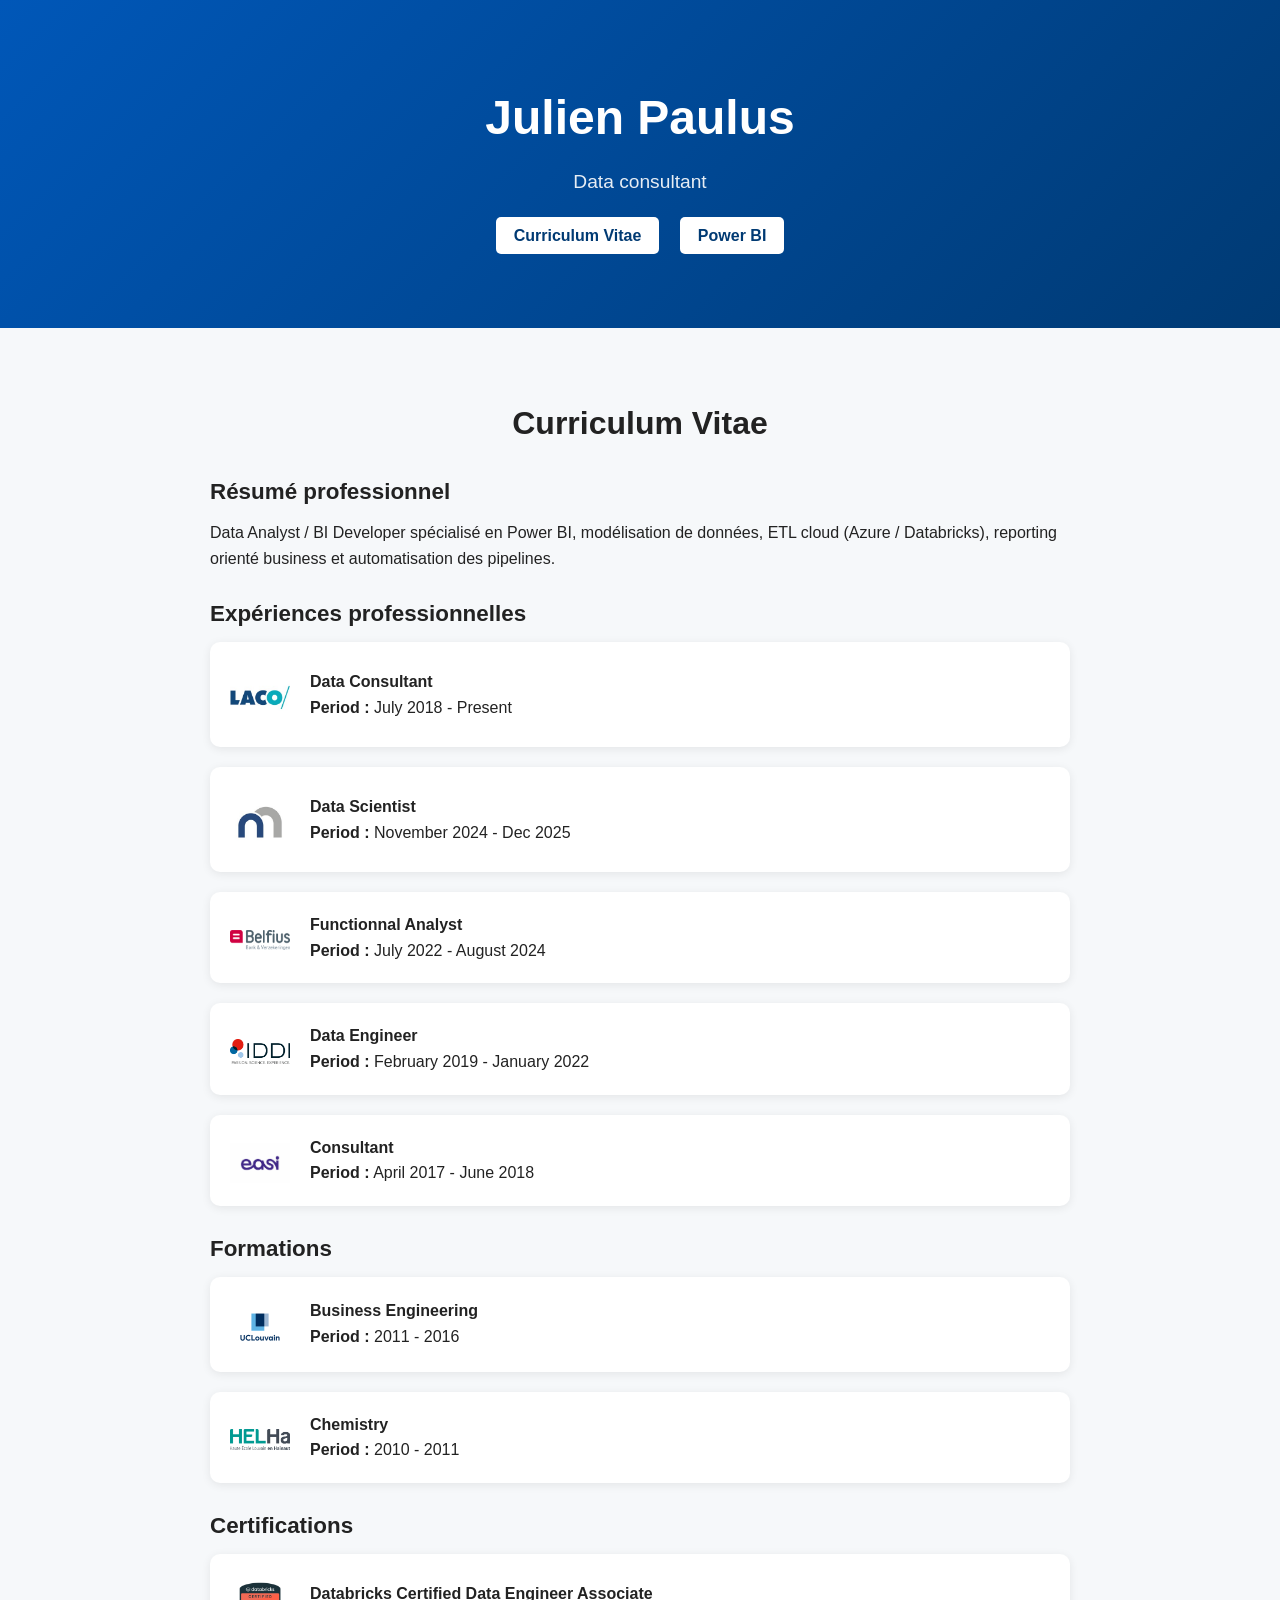
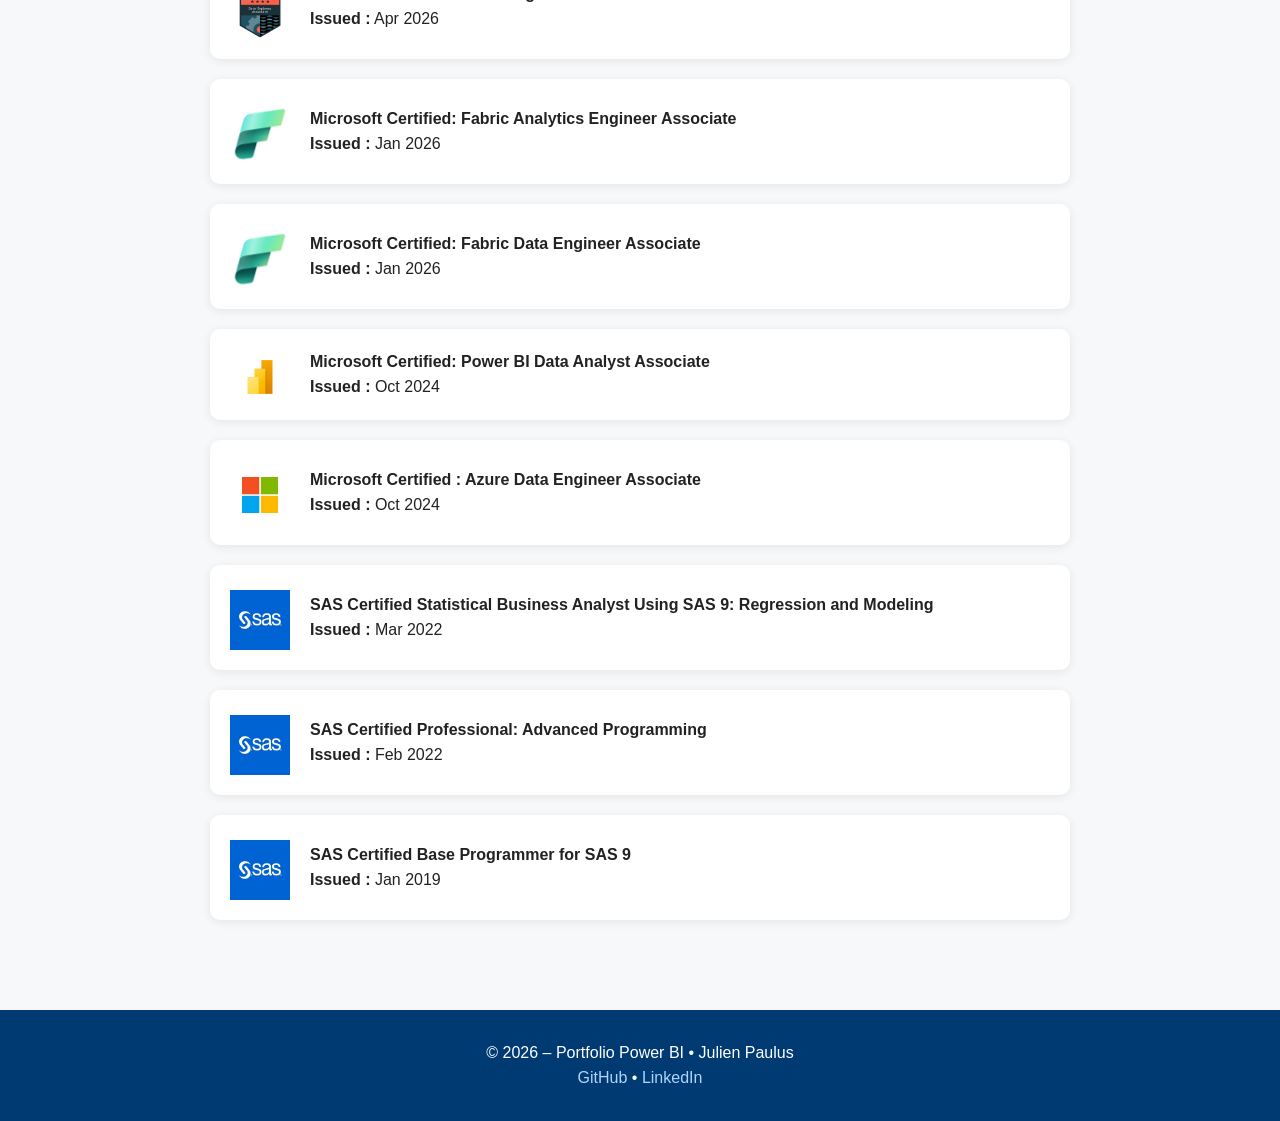
==== index.html @ 6df3a13d "résumé dessous" ====
<!DOCTYPE html>
<html lang="fr">
<head>
    <meta charset="UTF-8" />
    <meta name="viewport" content="width=device-width, initial-scale=1.0">
    <title>Julien Paulus</title>
    <link rel="stylesheet" href="style.css">
</head>

<body>

    <!-- ===== HERO ===== -->
    <header class="hero">
        <h1>Julien Paulus</h1>
        <p>Data consultant</p>

        <div class="hero-links">
            <a href="#cv">Curriculum Vitae</a>
            <a href="projects.html">Power BI</a>
        </div>
    </header>

    <!-- ===== CV SECTION ===== -->
    <section id="cv" class="cv">
        <h2>Curriculum Vitae</h2>

        <h3>Résumé professionnel</h3>
        <p>
            Data Analyst / BI Developer spécialisé en Power BI, modélisation de données,
            ETL cloud (Azure / Databricks), reporting orienté business et automatisation des pipelines.
        </p>

        <h3>Expériences professionnelles</h3>
        <div class="cv-experience">
            <img src="img/logo-laco.jpg" alt="LACO Logo" class="cv-logo">
            
            <div class="cv-details">
                <h4>Data Consultant</h4>
                <p><strong>Period :</strong> July 2018 - Present </p>
            </div>
        </div>

        <div class="cv-experience">
            <img src="img/logo-nbb.jpg" alt="NBB Logo" class="cv-logo">
            
            <div class="cv-details">
                <h4>Data Scientist</h4>
                <p><strong>Period :</strong> November 2024 - Dec 2025</p>
            </div>

            <div class="cv-summary">
                <span class="close-summary">&times;</span>
                <p>
                    <strong>Summary : </strong>As a Data Scientist, the objective of this project was to analyze business processes and requirements and translate them into a functional R or Power BI application. 
                    The proposed R solutions were delivered either as automated programs executed via a scheduler or as interactive Shiny applications. Power BI solutions were developed as applications and shared across the company through Power BI Service, ensuring broad accessibility for business users.
                    This initiative aimed to enhance process automation while ensuring full compliance with the bank’s strategic goals and data governance framework.​
                    As part of a migration to the cloud, it was also necessary to carry out POCs in Python in order to highlight certain improvements and ensure that the cloud solution would meet business requirements.
                </p>
                <p>
                    <strong>Responsabilities : </strong>
                    <li>Understanding user needs and business processes.</li>
                    <li>Translating user needs into functional R or Power BI applications.</li>
                    <li>Collaborating with the account officers to understand their requirements.</li>
                    <li>Testing apps.</li>
                    <li>Promoting solutions across the company.</li>
                    <li>Ensured full alignment with the bank’s strategic objectives and data governance standards.</li>
                    <li>Creating documentations.</li>
                </p>
            </div>
        </div>

        <div class="cv-experience">
            <img src="img/logo-belfius.png" alt="BELFIUS Logo" class="cv-logo">

            <div class="cv-details">
                <h4>Functionnal Analyst</h4>
                <p><strong>Period :</strong> July 2022 - August 2024</p>
            </div>

            <div class="cv-summary">
                <span class="close-summary">&times;</span>
                <p>
                    <strong>Summary : </strong>As Functional Data Analyst, the goal of this project was to understand the business requirements and translate those needs into functional requirements for developers by using SAS EG as guidelines. In the meantime, I was also responsible for developing TDV views and API’s on OLAP or OLTP servers.
                </p>
                <p>
                    <strong>Responsabilities : </strong>
                    <li>Understanding user needs and business processes.</li>
                    <li>Translating user needs into functional requirements for developers using SAS EG and SAS DI as guidelines.</li>
                    <li>Close collaboration with technical teams to ensure accurate implementation of SAS DI jobs and data flows.</li>
                    <li>Testing features to ensure they meet user requirements.</li>
                    <li>Creating APIs and views on TDV + access management.</li>
                    <li>Promoting TDV solutions in higher environment.</li>
                    <li>Maintaining TDV solutions.</li>
                </p>
            </div>
        </div>

        <div class="cv-experience">
            <img src="img/logo-iddi.png" alt="IDDI Logo" class="cv-logo">

            <div class="cv-details">
                <h4>Data Engineer</h4>
                <p><strong>Period :</strong> February 2019 - January 2022</p>
            </div>

            <div class="cv-summary">
                <span class="close-summary">&times;</span>
                <p>
                    <strong>Summary : </strong>IDDI provides Biostatistics and eClinical Services for clinical trials, with a strong focus on Clinical Data Management programming using SAS. The objective of this project was to deliver high-quality, validated, and FDA-compliant clinical trial data, ensuring full regulatory compliance and data integrity throughout the clinical development process.</p>
                <p>
                    <strong>Responsabilities : </strong>
                    <li>Design, optimization, and maintenance of advanced SAS macros for data mapping, validation, and automation of CDM workflows.</li>
                    <li>Development of robust SAS programs to generate IDDI standards datasets and CDISC-compliant SDTM datasets.</li>
                    <li>Implementation of SAS-based data cleaning, data coding, and data reconciliation processes to ensure data accuracy and consistency.</li>
                    <li>Contribution to the standardization and validation of SAS programs in accordance with regulatory and internal quality requirements.</li>
                </p>
            </div>
        </div>

        <div class="cv-experience">
            <img src="img/logo-easi.png" alt="EASI Logo" class="cv-logo">

            <div class="cv-details">
                <h4>Consultant</h4>
                <p><strong>Period :</strong> April 2017 - June 2018</p>
            </div>
        </div>

        <h3>Formations</h3>
        <div class="cv-experience">
            <img src="img/logo-ucl.png" alt="UCL Logo" class="cv-logo">
            
            <div class="cv-details">
                <h4>Business Engineering</h4>
                <p><strong>Period :</strong> 2011 - 2016</p>
            </div>
        </div>
        <div class="cv-experience">
            <img src="img/logo-helha.jpg" alt="Helha Logo" class="cv-logo">
            
            <div class="cv-details">
                <h4>Chemistry</h4>
                <p><strong>Period :</strong> 2010 - 2011</p>
            </div>
        </div>

        <h3>Certifications</h3>
        <div class="cv-experience">
            <img src="img/logo-databricks-associate.png" alt="databricks Logo" class="cv-logo">
            
            <div class="cv-details">
                <h4>Databricks Certified Data Engineer Associate</h4>
                <p><strong>Issued :</strong> Apr 2026</p>
            </div>
        </div>
        <div class="cv-experience">
            <img src="img/logo-fabric.png" alt="microsoft Logo" class="cv-logo">
            
            <div class="cv-details">
                <h4>Microsoft Certified: Fabric Analytics Engineer Associate</h4>
                <p><strong>Issued :</strong> Jan 2026</p>
            </div>
        </div>
        <div class="cv-experience">
            <img src="img/logo-fabric.png" alt="microsoft Logo" class="cv-logo">
            
            <div class="cv-details">
                <h4>Microsoft Certified: Fabric Data Engineer Associate</h4>
                <p><strong>Issued :</strong> Jan 2026</p>
            </div>
        </div>
        <div class="cv-experience">
            <img src="img/logo-powerbi.png" alt="microsoft Logo" class="cv-logo">
            
            <div class="cv-details">
                <h4>Microsoft Certified: Power BI Data Analyst Associate</h4>
                <p><strong>Issued :</strong> Oct 2024</p>
            </div>
        </div>
        <div class="cv-experience">
            <img src="img/logo-microsoft.jpg" alt="microsoft Logo" class="cv-logo">
            
            <div class="cv-details">
                <h4>Microsoft Certified : Azure Data Engineer Associate</h4>
                <p><strong>Issued :</strong> Oct 2024</p>
            </div>
        </div>
        <div class="cv-experience">
            <img src="img/logo-sas.jpg" alt="sas Logo" class="cv-logo">
            
            <div class="cv-details">
                <h4>SAS Certified Statistical Business Analyst Using SAS 9: Regression and Modeling</h4>
                <p><strong>Issued :</strong> Mar 2022</p>
            </div>
        </div>
        <div class="cv-experience">
            <img src="img/logo-sas.jpg" alt="sas Logo" class="cv-logo">
            
            <div class="cv-details">
                <h4>SAS Certified Professional: Advanced Programming </h4>
                <p><strong>Issued :</strong> Feb 2022</p>
            </div>
        </div>
        <div class="cv-experience">
            <img src="img/logo-sas.jpg" alt="sas Logo" class="cv-logo">
            
            <div class="cv-details">
                <h4>SAS Certified Base Programmer for SAS 9</h4>
                <p><strong>Issued :</strong> Jan 2019</p>
            </div>
        </div>
    </section>

    <!-- ===== FOOTER ===== -->
    <footer>
        <p>© 2026 – Portfolio Power BI • Julien Paulus</p>
        <p>
            <a href="https://github.com/tonpseudo" target="_blank">GitHub</a> •
            <a href="https://be.linkedin.com/in/paulusjulien" target="_blank">LinkedIn</a>
        </p>
    </footer>

<script>
document.querySelectorAll('.cv-experience').forEach(exp => {
    exp.addEventListener('click', function(e) {

        // Ne pas fermer si clique sur la croix (géré ailleurs)
        if (e.target.classList.contains('close-summary')) return;

        // Fermer tous les autres résumés
        document.querySelectorAll('.cv-summary').forEach(sum => sum.style.display = 'none');

        // Ouvrir le résumé associé
        const summary = this.querySelector('.cv-summary');
        if (summary) summary.style.display = 'block';
    });
});

// Fermeture via la croix
document.querySelectorAll('.close-summary').forEach(btn => {
    btn.addEventListener('click', function(e) {
        e.stopPropagation(); // Empêche de rouvrir la carte
        this.parentElement.style.display = 'none';
    });
});
</script>

</body>
</html>
---- style.css ----
/* ===== RESET ===== */
* {
    margin: 0;
    padding: 0;
    box-sizing: border-box;
    font-family: "Segoe UI", sans-serif;
}

body {
    background: #f6f8fa;
    color: #222;
    line-height: 1.6;
}

/* ===== HERO SECTION ===== */
.hero {
    background: linear-gradient(135deg, #0057b8, #003a73);
    color: white;
    text-align: center;
    padding: 80px 20px;
}

.hero h1 {
    font-size: 3rem;
    margin-bottom: 10px;
}

.hero p {
    font-size: 1.2rem;
    margin-bottom: 25px;
    opacity: 0.9;
}

.hero-links a {
    background: white;
    color: #003a73;
    padding: 10px 18px;
    border-radius: 5px;
    margin: 0 8px;
    text-decoration: none;
    font-weight: bold;
    transition: 0.3s;
}

.hero-links a:hover {
    background: #e3e3e3;
}

/* ===== ABOUT SECTION ===== */
.about {
    max-width: 900px;
    margin: 40px auto;
    padding: 20px;
    text-align: center;
}

.about h2 {
    font-size: 2rem;
    margin-bottom: 15px;
}

/* ===== PROJECTS ===== */
.projects {
    max-width: 1100px;
    margin: 50px auto;
    padding: 20px;
}

.projects h2 {
    text-align: center;
    font-size: 2rem;
    margin-bottom: 30px;
}

.card {
    background: white;
    padding: 25px;
    margin-bottom: 40px;
    border-radius: 10px;
    box-shadow: 0 4px 15px rgba(0,0,0,0.08);
}

.card h3 {
    margin-bottom: 10px;
}

.card p {
    margin-bottom: 10px;
    margin-top: 10px;
}

li {
    list-style-position: inside;
}

/* ===== IFRAME RESPONSIVE ===== */
.iframe-container {
    position: relative;
    width: 100%;
    padding-bottom: 60%;
    overflow: hidden;
    border-radius: 8px;
    margin-bottom: 20px;
}

.iframe-container iframe {
    position: absolute;
    top: 0;
    left: 0;
    border: none;
    width: 100%;
    height: 100%;
}

/* ===== CV SECTION ===== */
.cv {
    max-width: 900px;
    margin: 50px auto;
    padding: 20px;
}

.cv h2 {
    font-size: 2rem;
    margin-bottom: 20px;
    text-align: center;
}

.cv h3 {
    margin-top: 25px;
    margin-bottom: 10px;
    font-size: 1.4rem;
}

.cv ul {
    padding-left: 20px;
    margin-bottom: 20px;
}

.cv-experience {
    position: relative;
    background: #ffffff;
    padding: 20px;
    border-radius: 10px;
    box-shadow: 0px 2px 10px rgba(0,0,0,0.08);
    margin-bottom: 20px;

    display: flex !important;          /* FORCE FLEX */
    align-items: center;
    gap: 20px;

    cursor: pointer;
}

.cv-logo {
    width: 60px !important;      /* TAILLE CONTRÔLÉE */
    height: auto !important;
    object-fit: contain;
    flex-shrink: 0;
    margin-top: 5px;
    display: block;
}

.cv-details {
    flex: 1;
}

/* ===== FOOTER ===== */
footer {
    text-align: center;
    padding: 30px 10px;
    margin-top: 40px;
    background: #003a73;
    color: white;
}

footer a {
    color: #aed4ff;
    text-decoration: none;
}

footer a:hover {
    text-decoration: underline;
}

/* Résumé caché au départ */
.cv-summary {
    display: none;
    position: relative;
    width: 100%;
    background: #fff;
    margin-top: 10px;
    padding: 18px;
    border-radius: 10px;
    box-shadow: 0 4px 12px rgba(0,0,0,0.15);
}

/* Croix de fermeture */
.close-summary {
    position: absolute;
    top: 8px;
    right: 12px;
    font-size: 20px;
    cursor: pointer;
    color: #555;
    font-weight: bold;
}
.close-summary:hover {
    color: #000;
}

/* Animation d’apparition (fade + slide) */
@keyframes fadeSlideIn {
    0% {
        opacity: 0;
        transform: translateY(-10px);
    }
    100% {
        opacity: 1;
        transform: translateY(0);
    }
}

/* Résumé animé quand il apparaît */
.cv-summary {
    animation: fadeSlideIn 1s ease forwards;
}
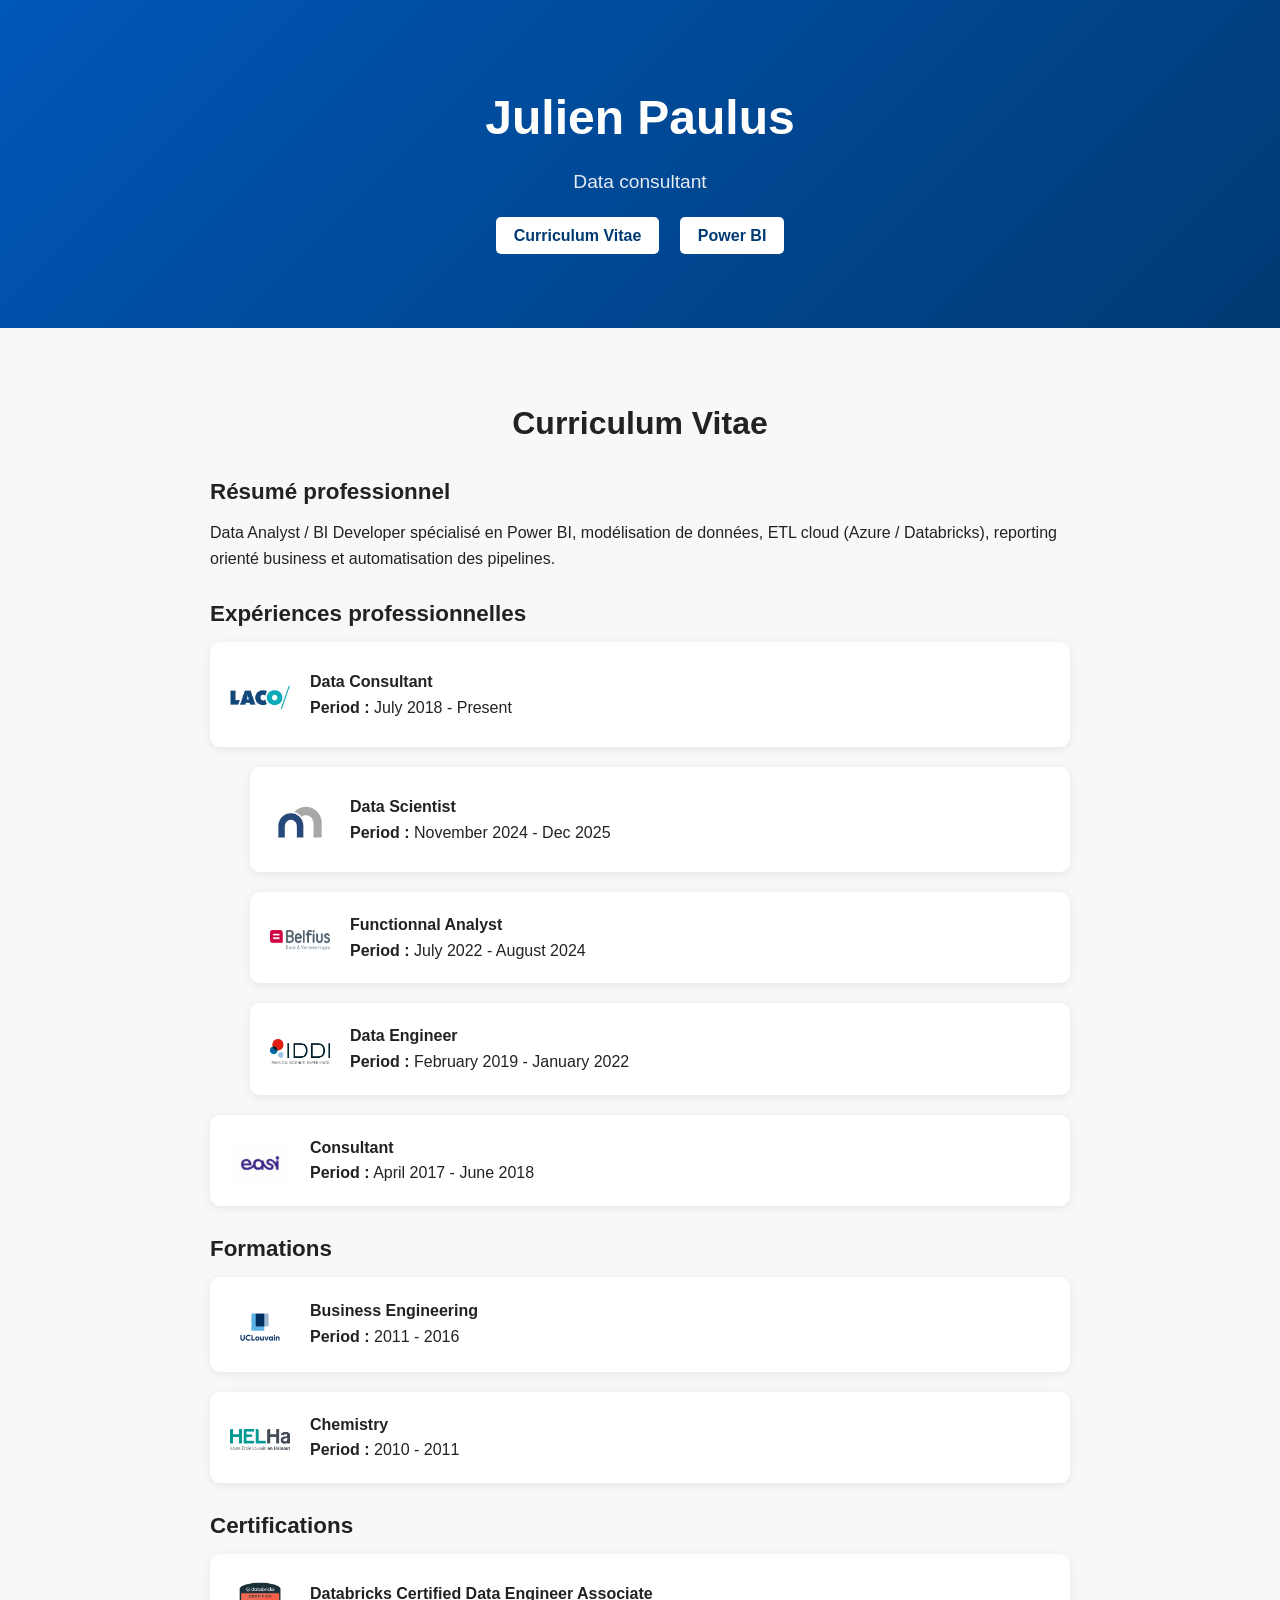
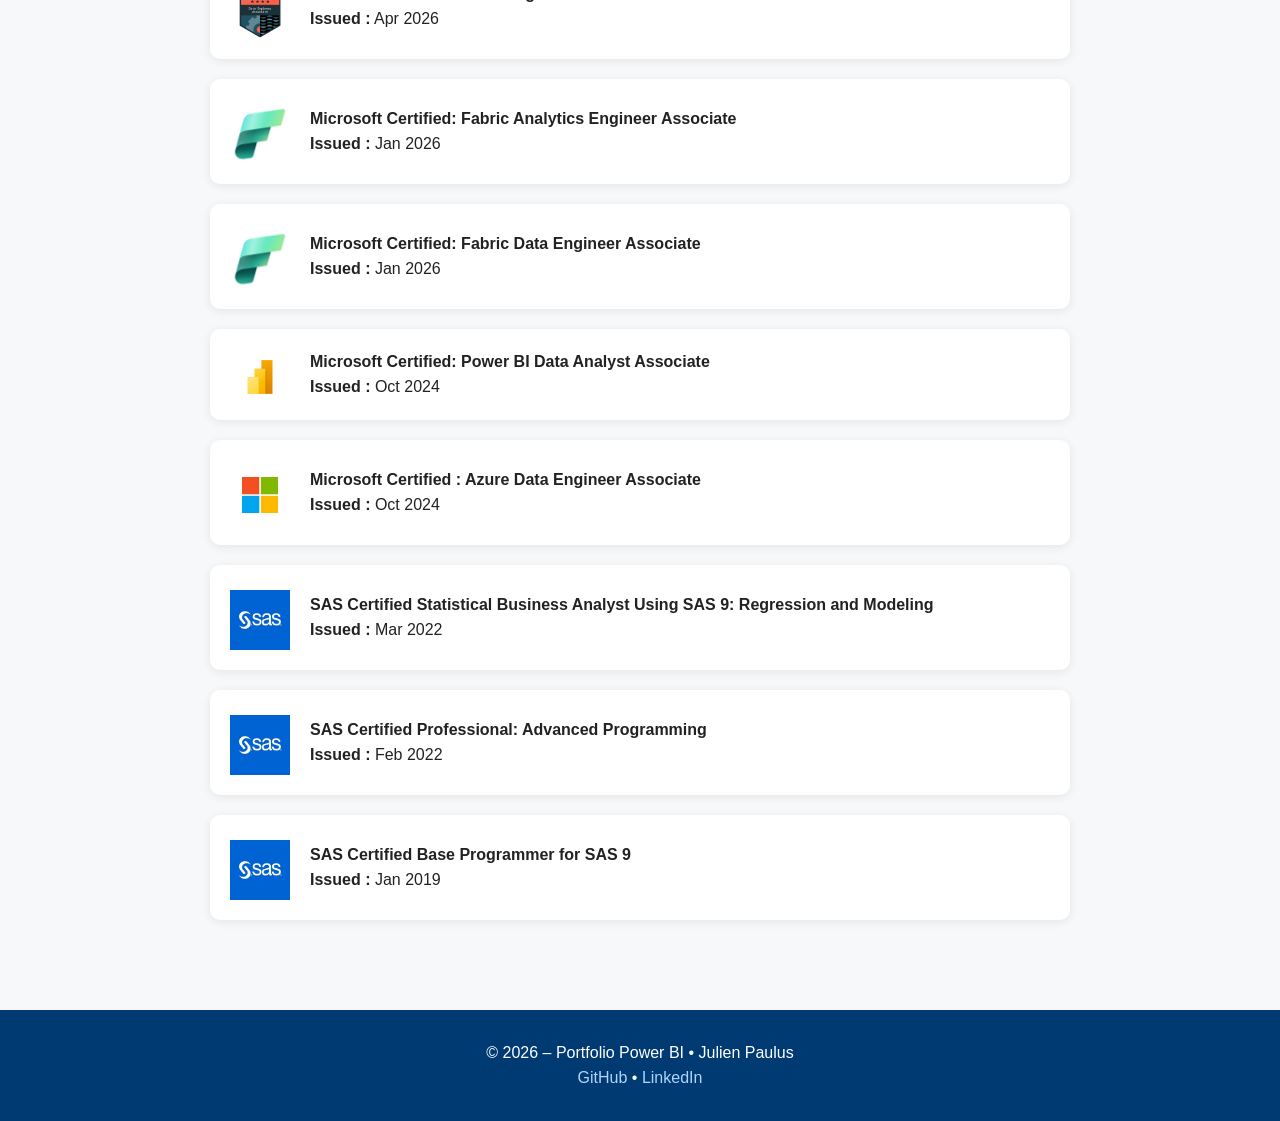
==== commit 96477ec4: "sub cards" ====
--- a/index.html
+++ b/index.html
@@ -40,7 +40,7 @@
             </div>
         </div>
 
-        <div class="cv-experience">
+        <div class="cv-experience-sub">
             <img src="img/logo-nbb.jpg" alt="NBB Logo" class="cv-logo">
             
             <div class="cv-details">
@@ -69,7 +69,7 @@
             </div>
         </div>
 
-        <div class="cv-experience">
+        <div class="cv-experience-sub">
             <img src="img/logo-belfius.png" alt="BELFIUS Logo" class="cv-logo">
 
             <div class="cv-details">
@@ -95,7 +95,7 @@
             </div>
         </div>
 
-        <div class="cv-experience">
+        <div class="cv-experience-sub">
             <img src="img/logo-iddi.png" alt="IDDI Logo" class="cv-logo">
 
             <div class="cv-details">
@@ -221,7 +221,7 @@
     </footer>
 
 <script>
-document.querySelectorAll('.cv-experience').forEach(exp => {
+document.querySelectorAll('.cv-experience-sub').forEach(exp => {
     exp.addEventListener('click', function(e) {
 
         // Ne pas fermer si clique sur la croix (géré ailleurs)
--- a/style.css
+++ b/style.css
@@ -147,7 +147,19 @@
     display: flex !important;          /* FORCE FLEX */
     align-items: center;
     gap: 20px;
-
+}
+
+.cv-experience-sub {
+    margin-left: 40px;   /* card du dessous → décale vers la droite */
+    position: relative;
+    background: #ffffff;
+    padding: 20px;
+    border-radius: 10px;
+    box-shadow: 0px 2px 10px rgba(0,0,0,0.08);
+    margin-bottom: 20px;
+    display: flex;
+    align-items: center;
+    gap: 20px;
     cursor: pointer;
 }
 
@@ -158,6 +170,16 @@
     flex-shrink: 0;
     margin-top: 5px;
     display: block;
+}
+
+.cv-starschema {
+    width: auto;
+    height: auto;
+    object-fit: contain;
+    flex-shrink: 0;
+    margin-top: 5px;
+    display: block;
+    margin: 0 auto;
 }
 
 .cv-details {
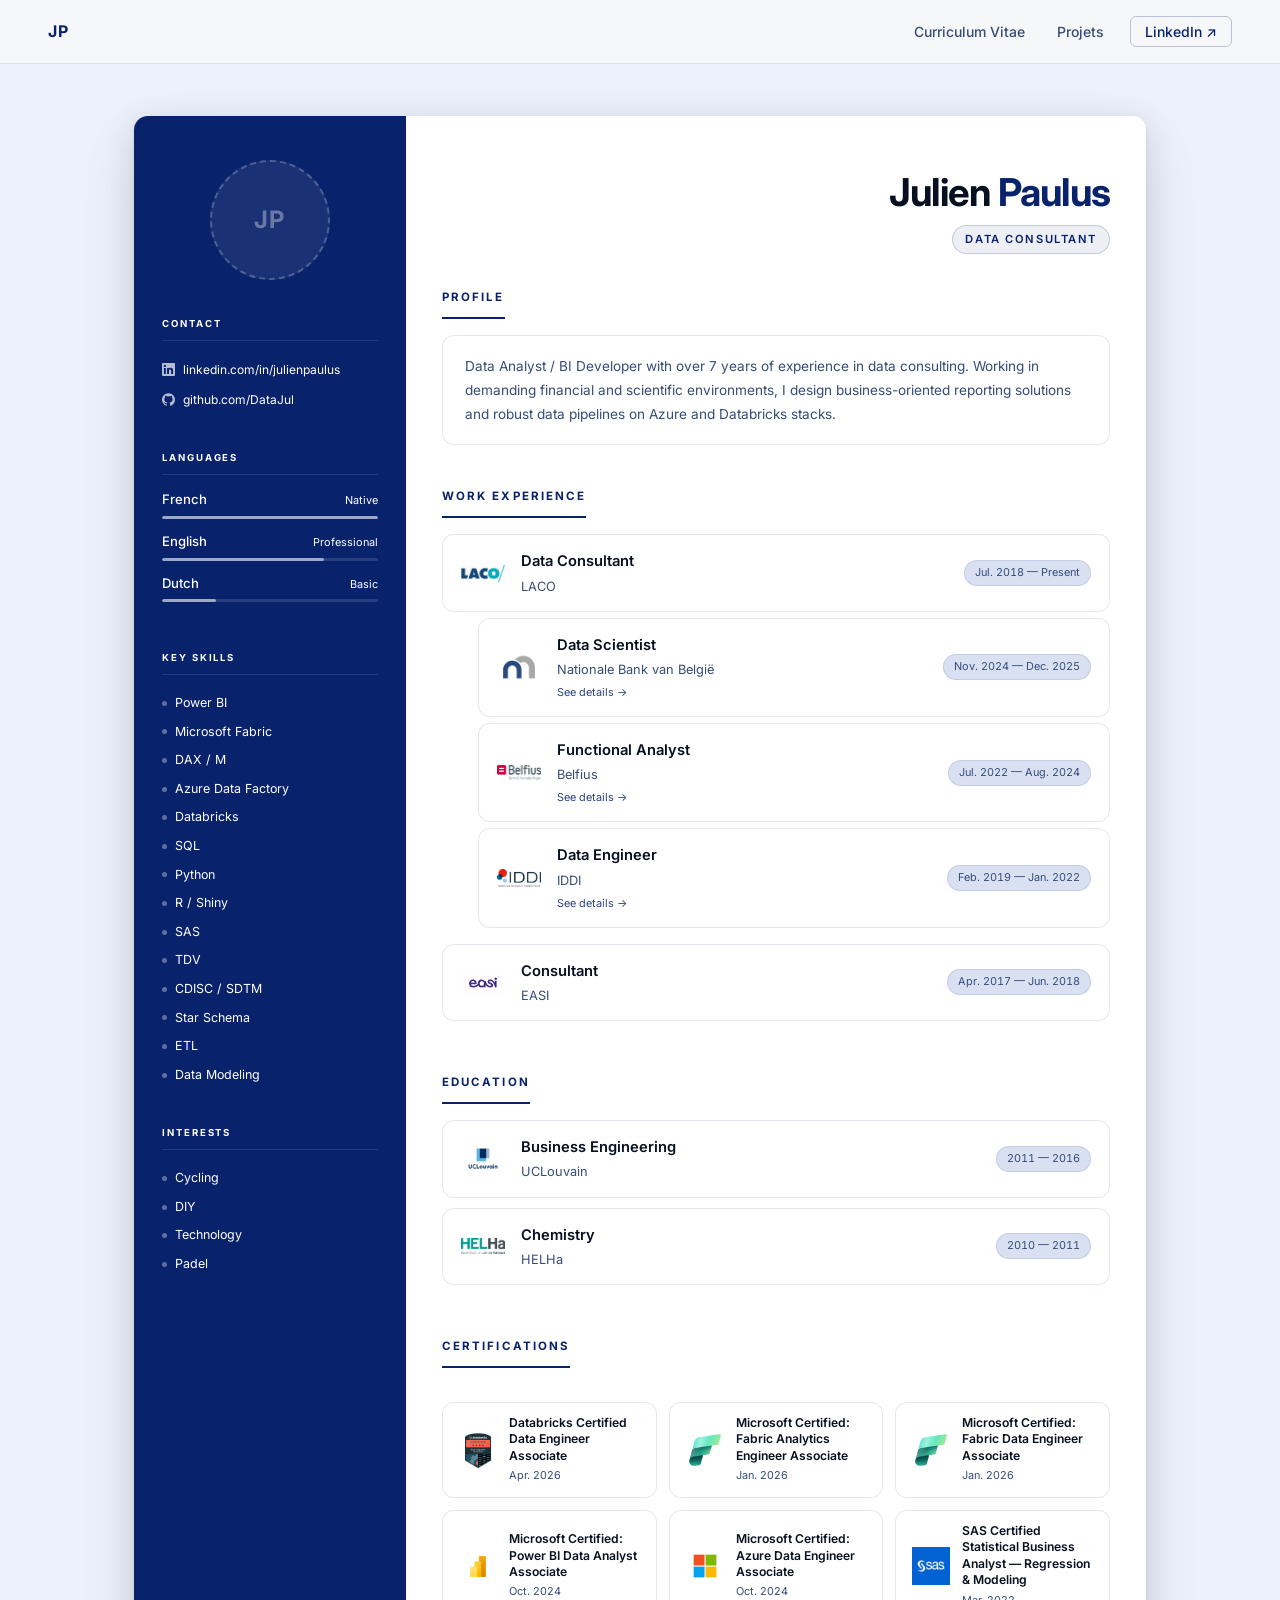
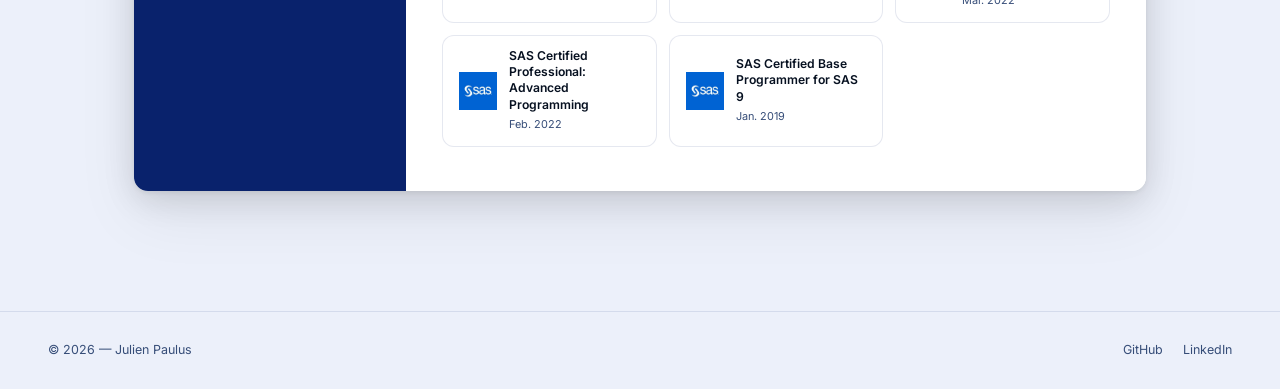
==== commit c4d1f0ab: "Claude" ====
--- a/index.html
+++ b/index.html
@@ -1,245 +1,382 @@
 <!DOCTYPE html>
-<html lang="fr">
+<html lang="en">
 <head>
+    <!-- Cookiebot -->
+    <script id="Cookiebot" src="https://consent.cookiebot.com/uc.js" data-cbid="fc3342b7-d209-4207-a9ed-3d0e01278c71" type="text/javascript" async></script>
+
+    <!-- Google Analytics bloqué -->
+    <script type="text/plain" data-cookieconsent="statistics" src="https://www.googletagmanager.com/gtag/js?id=G-7YMBDK8VJB"></script>
+    <script type="text/plain" data-cookieconsent="statistics">
+        window.dataLayer = window.dataLayer || [];
+        function gtag(){dataLayer.push(arguments);}
+        gtag('js', new Date());
+        gtag('config', 'G-7YMBDK8VJB');
+    </script>
+
     <meta charset="UTF-8" />
     <meta name="viewport" content="width=device-width, initial-scale=1.0">
-    <title>Julien Paulus</title>
+    <title>Julien Paulus — Data Consultant</title>
+    <link rel="preconnect" href="https://fonts.googleapis.com">
+    <link rel="preconnect" href="https://fonts.gstatic.com" crossorigin>
+    <link href="https://fonts.googleapis.com/css2?family=Inter:wght@300;400;500;600;700&display=swap" rel="stylesheet">
     <link rel="stylesheet" href="style.css">
 </head>
 
 <body>
 
-    <!-- ===== HERO ===== -->
-    <header class="hero">
-        <h1>Julien Paulus</h1>
-        <p>Data consultant</p>
-
-        <div class="hero-links">
-            <a href="#cv">Curriculum Vitae</a>
-            <a href="projects.html">Power BI</a>
-        </div>
-    </header>
-
-    <!-- ===== CV SECTION ===== -->
-    <section id="cv" class="cv">
-        <h2>Curriculum Vitae</h2>
-
-        <h3>Résumé professionnel</h3>
-        <p>
-            Data Analyst / BI Developer spécialisé en Power BI, modélisation de données,
-            ETL cloud (Azure / Databricks), reporting orienté business et automatisation des pipelines.
-        </p>
-
-        <h3>Expériences professionnelles</h3>
-        <div class="cv-experience">
-            <img src="img/logo-laco.jpg" alt="LACO Logo" class="cv-logo">
-            
-            <div class="cv-details">
-                <h4>Data Consultant</h4>
-                <p><strong>Period :</strong> July 2018 - Present </p>
-            </div>
-        </div>
-
-        <div class="cv-experience-sub">
-            <img src="img/logo-nbb.jpg" alt="NBB Logo" class="cv-logo">
-            
-            <div class="cv-details">
-                <h4>Data Scientist</h4>
-                <p><strong>Period :</strong> November 2024 - Dec 2025</p>
-            </div>
-
-            <div class="cv-summary">
-                <span class="close-summary">&times;</span>
-                <p>
-                    <strong>Summary : </strong>As a Data Scientist, the objective of this project was to analyze business processes and requirements and translate them into a functional R or Power BI application. 
-                    The proposed R solutions were delivered either as automated programs executed via a scheduler or as interactive Shiny applications. Power BI solutions were developed as applications and shared across the company through Power BI Service, ensuring broad accessibility for business users.
-                    This initiative aimed to enhance process automation while ensuring full compliance with the bank’s strategic goals and data governance framework.​
-                    As part of a migration to the cloud, it was also necessary to carry out POCs in Python in order to highlight certain improvements and ensure that the cloud solution would meet business requirements.
-                </p>
-                <p>
-                    <strong>Responsabilities : </strong>
-                    <li>Understanding user needs and business processes.</li>
-                    <li>Translating user needs into functional R or Power BI applications.</li>
-                    <li>Collaborating with the account officers to understand their requirements.</li>
-                    <li>Testing apps.</li>
-                    <li>Promoting solutions across the company.</li>
-                    <li>Ensured full alignment with the bank’s strategic objectives and data governance standards.</li>
-                    <li>Creating documentations.</li>
-                </p>
-            </div>
-        </div>
-
-        <div class="cv-experience-sub">
-            <img src="img/logo-belfius.png" alt="BELFIUS Logo" class="cv-logo">
-
-            <div class="cv-details">
-                <h4>Functionnal Analyst</h4>
-                <p><strong>Period :</strong> July 2022 - August 2024</p>
-            </div>
-
-            <div class="cv-summary">
-                <span class="close-summary">&times;</span>
-                <p>
-                    <strong>Summary : </strong>As Functional Data Analyst, the goal of this project was to understand the business requirements and translate those needs into functional requirements for developers by using SAS EG as guidelines. In the meantime, I was also responsible for developing TDV views and API’s on OLAP or OLTP servers.
-                </p>
-                <p>
-                    <strong>Responsabilities : </strong>
-                    <li>Understanding user needs and business processes.</li>
-                    <li>Translating user needs into functional requirements for developers using SAS EG and SAS DI as guidelines.</li>
-                    <li>Close collaboration with technical teams to ensure accurate implementation of SAS DI jobs and data flows.</li>
-                    <li>Testing features to ensure they meet user requirements.</li>
-                    <li>Creating APIs and views on TDV + access management.</li>
-                    <li>Promoting TDV solutions in higher environment.</li>
-                    <li>Maintaining TDV solutions.</li>
-                </p>
-            </div>
-        </div>
-
-        <div class="cv-experience-sub">
-            <img src="img/logo-iddi.png" alt="IDDI Logo" class="cv-logo">
-
-            <div class="cv-details">
-                <h4>Data Engineer</h4>
-                <p><strong>Period :</strong> February 2019 - January 2022</p>
-            </div>
-
-            <div class="cv-summary">
-                <span class="close-summary">&times;</span>
-                <p>
-                    <strong>Summary : </strong>IDDI provides Biostatistics and eClinical Services for clinical trials, with a strong focus on Clinical Data Management programming using SAS. The objective of this project was to deliver high-quality, validated, and FDA-compliant clinical trial data, ensuring full regulatory compliance and data integrity throughout the clinical development process.</p>
-                <p>
-                    <strong>Responsabilities : </strong>
-                    <li>Design, optimization, and maintenance of advanced SAS macros for data mapping, validation, and automation of CDM workflows.</li>
-                    <li>Development of robust SAS programs to generate IDDI standards datasets and CDISC-compliant SDTM datasets.</li>
-                    <li>Implementation of SAS-based data cleaning, data coding, and data reconciliation processes to ensure data accuracy and consistency.</li>
-                    <li>Contribution to the standardization and validation of SAS programs in accordance with regulatory and internal quality requirements.</li>
-                </p>
-            </div>
-        </div>
-
-        <div class="cv-experience">
-            <img src="img/logo-easi.png" alt="EASI Logo" class="cv-logo">
-
-            <div class="cv-details">
-                <h4>Consultant</h4>
-                <p><strong>Period :</strong> April 2017 - June 2018</p>
-            </div>
-        </div>
-
-        <h3>Formations</h3>
-        <div class="cv-experience">
-            <img src="img/logo-ucl.png" alt="UCL Logo" class="cv-logo">
-            
-            <div class="cv-details">
-                <h4>Business Engineering</h4>
-                <p><strong>Period :</strong> 2011 - 2016</p>
-            </div>
-        </div>
-        <div class="cv-experience">
-            <img src="img/logo-helha.jpg" alt="Helha Logo" class="cv-logo">
-            
-            <div class="cv-details">
-                <h4>Chemistry</h4>
-                <p><strong>Period :</strong> 2010 - 2011</p>
-            </div>
-        </div>
-
-        <h3>Certifications</h3>
-        <div class="cv-experience">
-            <img src="img/logo-databricks-associate.png" alt="databricks Logo" class="cv-logo">
-            
-            <div class="cv-details">
-                <h4>Databricks Certified Data Engineer Associate</h4>
-                <p><strong>Issued :</strong> Apr 2026</p>
-            </div>
-        </div>
-        <div class="cv-experience">
-            <img src="img/logo-fabric.png" alt="microsoft Logo" class="cv-logo">
-            
-            <div class="cv-details">
-                <h4>Microsoft Certified: Fabric Analytics Engineer Associate</h4>
-                <p><strong>Issued :</strong> Jan 2026</p>
-            </div>
-        </div>
-        <div class="cv-experience">
-            <img src="img/logo-fabric.png" alt="microsoft Logo" class="cv-logo">
-            
-            <div class="cv-details">
-                <h4>Microsoft Certified: Fabric Data Engineer Associate</h4>
-                <p><strong>Issued :</strong> Jan 2026</p>
-            </div>
-        </div>
-        <div class="cv-experience">
-            <img src="img/logo-powerbi.png" alt="microsoft Logo" class="cv-logo">
-            
-            <div class="cv-details">
-                <h4>Microsoft Certified: Power BI Data Analyst Associate</h4>
-                <p><strong>Issued :</strong> Oct 2024</p>
-            </div>
-        </div>
-        <div class="cv-experience">
-            <img src="img/logo-microsoft.jpg" alt="microsoft Logo" class="cv-logo">
-            
-            <div class="cv-details">
-                <h4>Microsoft Certified : Azure Data Engineer Associate</h4>
-                <p><strong>Issued :</strong> Oct 2024</p>
-            </div>
-        </div>
-        <div class="cv-experience">
-            <img src="img/logo-sas.jpg" alt="sas Logo" class="cv-logo">
-            
-            <div class="cv-details">
-                <h4>SAS Certified Statistical Business Analyst Using SAS 9: Regression and Modeling</h4>
-                <p><strong>Issued :</strong> Mar 2022</p>
-            </div>
-        </div>
-        <div class="cv-experience">
-            <img src="img/logo-sas.jpg" alt="sas Logo" class="cv-logo">
-            
-            <div class="cv-details">
-                <h4>SAS Certified Professional: Advanced Programming </h4>
-                <p><strong>Issued :</strong> Feb 2022</p>
-            </div>
-        </div>
-        <div class="cv-experience">
-            <img src="img/logo-sas.jpg" alt="sas Logo" class="cv-logo">
-            
-            <div class="cv-details">
-                <h4>SAS Certified Base Programmer for SAS 9</h4>
-                <p><strong>Issued :</strong> Jan 2019</p>
-            </div>
-        </div>
-    </section>
+    <div id="site-header"></div>
+    <script src="load-header.js"></script>
+
+    <!-- ===== CV ===== -->
+    <div class="section-wrapper" id="cv">
+      <div class="cv-paper">
+
+        <!-- LEFT SIDEBAR -->
+        <aside class="cv-left">
+
+          <!-- Photo -->
+          <div class="cv-photo-wrap">
+            <div class="cv-photo-placeholder">
+              <span>JP</span>
+            </div>
+          </div>
+
+          <!-- Contact -->
+          <div class="cv-left-section">
+            <div class="cv-left-label">Contact</div>
+            <a href="https://linkedin.com/in/julienpaulus" class="cv-contact-link" target="_blank" rel="noopener">
+              <svg viewBox="0 0 24 24" width="13" height="13" fill="currentColor" aria-hidden="true"><path d="M20.447 20.452h-3.554v-5.569c0-1.328-.027-3.037-1.852-3.037-1.853 0-2.136 1.445-2.136 2.939v5.667H9.351V9h3.414v1.561h.046c.477-.9 1.637-1.85 3.37-1.85 3.601 0 4.267 2.37 4.267 5.455v6.286zM5.337 7.433c-1.144 0-2.063-.926-2.063-2.065 0-1.138.92-2.063 2.063-2.063 1.14 0 2.064.925 2.064 2.063 0 1.139-.925 2.065-2.064 2.065zm1.782 13.019H3.555V9h3.564v11.452zM22.225 0H1.771C.792 0 0 .774 0 1.729v20.542C0 23.227.792 24 1.771 24h20.451C23.2 24 24 23.227 24 22.271V1.729C24 .774 23.2 0 22.222 0h.003z"/></svg>
+              linkedin.com/in/julienpaulus
+            </a>
+            <a href="https://github.com/DataJul" class="cv-contact-link" target="_blank" rel="noopener">
+              <svg viewBox="0 0 24 24" width="13" height="13" fill="currentColor" aria-hidden="true"><path d="M12 .297c-6.63 0-12 5.373-12 12 0 5.303 3.438 9.8 8.205 11.385.6.113.82-.258.82-.577 0-.285-.01-1.04-.015-2.04-3.338.724-4.042-1.61-4.042-1.61C4.422 18.07 3.633 17.7 3.633 17.7c-1.087-.744.084-.729.084-.729 1.205.084 1.838 1.236 1.838 1.236 1.07 1.835 2.809 1.305 3.495.998.108-.776.417-1.305.76-1.605-2.665-.3-5.466-1.332-5.466-5.93 0-1.31.465-2.38 1.235-3.22-.135-.303-.54-1.523.105-3.176 0 0 1.005-.322 3.3 1.23.96-.267 1.98-.399 3-.405 1.02.006 2.04.138 3 .405 2.28-1.552 3.285-1.23 3.285-1.23.645 1.653.24 2.873.12 3.176.765.84 1.23 1.91 1.23 3.22 0 4.61-2.805 5.625-5.475 5.92.42.36.81 1.096.81 2.22 0 1.606-.015 2.896-.015 3.286 0 .315.21.69.825.57C20.565 22.092 24 17.592 24 12.297c0-6.627-5.373-12-12-12"/></svg>
+              github.com/DataJul
+            </a>
+          </div>
+
+          <!-- Languages -->
+          <div class="cv-left-section">
+            <div class="cv-left-label">Languages</div>
+            <div class="cv-lang-item">
+              <div class="cv-lang-header">
+                <span class="cv-lang-name">French</span>
+                <span class="cv-lang-level">Native</span>
+              </div>
+              <div class="cv-lang-bar"><div class="cv-lang-fill" style="width:100%"></div></div>
+            </div>
+            <div class="cv-lang-item">
+              <div class="cv-lang-header">
+                <span class="cv-lang-name">English</span>
+                <span class="cv-lang-level">Professional</span>
+              </div>
+              <div class="cv-lang-bar"><div class="cv-lang-fill" style="width:75%"></div></div>
+            </div>
+            <div class="cv-lang-item">
+              <div class="cv-lang-header">
+                <span class="cv-lang-name">Dutch</span>
+                <span class="cv-lang-level">Basic</span>
+              </div>
+              <div class="cv-lang-bar"><div class="cv-lang-fill" style="width:25%"></div></div>
+            </div>
+          </div>
+
+          <!-- Skills -->
+          <div class="cv-left-section">
+            <div class="cv-left-label">Key Skills</div>
+            <ul class="cv-bullet-list">
+              <li>Power BI</li>
+              <li>Microsoft Fabric</li>
+              <li>DAX / M</li>
+              <li>Azure Data Factory</li>
+              <li>Databricks</li>
+              <li>SQL</li>
+              <li>Python</li>
+              <li>R / Shiny</li>
+              <li>SAS</li>
+              <li>TDV</li>
+              <li>CDISC / SDTM</li>
+              <li>Star Schema</li>
+              <li>ETL</li>
+              <li>Data Modeling</li>
+            </ul>
+          </div>
+
+          <!-- Interests -->
+          <div class="cv-left-section">
+            <div class="cv-left-label">Interests</div>
+            <ul class="cv-bullet-list">
+              <li>Cycling</li>
+              <li>DIY</li>
+              <li>Technology</li>
+              <li>Padel</li>
+            </ul>
+          </div>
+
+        </aside>
+
+        <!-- RIGHT MAIN CONTENT -->
+        <main class="cv-right">
+
+          <!-- Hero intégré -->
+          <div class="cv-right-hero">
+            <h1>Julien <span>Paulus</span></h1>
+            <span class="hero-tag">Data Consultant</span>
+            <div class="cv-right-profil">
+              <div class="timeline-block-title">Profile</div>
+              <div class="summary-card">
+                Data Analyst / BI Developer with over 7 years of experience in data consulting.
+                Working in demanding financial and scientific environments, I design business-oriented
+                reporting solutions and robust data pipelines on Azure and Databricks stacks.
+              </div>
+            </div>
+          </div>
+
+          <!-- Experience -->
+          <div class="timeline-block">
+            <div class="timeline-block-title">Work Experience</div>
+            <div class="timeline">
+
+              <!-- LACO -->
+              <div class="tl-item">
+                <div class="tl-header">
+                  <img src="img/logo-laco.jpg" alt="LACO" class="tl-logo">
+                  <div class="tl-info">
+                    <div class="tl-role">Data Consultant</div>
+                    <div class="tl-company">LACO</div>
+                  </div>
+                  <div class="tl-period">Jul. 2018 — Present</div>
+                </div>
+
+                <!-- NBB -->
+                <div class="tl-item tl-item-sub" data-expandable>
+                  <div class="tl-header">
+                    <img src="img/logo-nbb.jpg" alt="NBB" class="tl-logo">
+                    <div class="tl-info">
+                      <div class="tl-role">Data Scientist</div>
+                      <div class="tl-company">Nationale Bank van België</div>
+                      <div class="tl-hint">See details →</div>
+                    </div>
+                    <div class="tl-period">Nov. 2024 — Dec. 2025</div>
+                  </div>
+                  <div class="cv-summary">
+                    <span class="close-summary">×</span>
+                    <p><strong>Mission</strong>
+                      Analyse business processes and translate them into R or Power BI applications.
+                      R solutions were deployed via a scheduler or as interactive Shiny applications.
+                      Power BI reports were distributed via Power BI Service across the entire organisation.
+                      Development of Python POCs as part of a cloud migration initiative.
+                    </p>
+                    <p><strong>Responsibilities</strong></p>
+                    <ul>
+                      <li>Understanding user needs and business processes.</li>
+                      <li>Translating requirements into R or Power BI applications.</li>
+                      <li>Collaborating with account managers to identify their requirements.</li>
+                      <li>Application testing and solution deployment.</li>
+                      <li>Aligning with strategic objectives and data governance.</li>
+                      <li>Creating documentation.</li>
+                    </ul>
+                  </div>
+                </div>
+
+                <!-- Belfius -->
+                <div class="tl-item tl-item-sub" data-expandable>
+                  <div class="tl-header">
+                    <img src="img/logo-belfius.png" alt="Belfius" class="tl-logo">
+                    <div class="tl-info">
+                      <div class="tl-role">Functional Analyst</div>
+                      <div class="tl-company">Belfius</div>
+                      <div class="tl-hint">See details →</div>
+                    </div>
+                    <div class="tl-period">Jul. 2022 — Aug. 2024</div>
+                  </div>
+                  <div class="cv-summary">
+                    <span class="close-summary">×</span>
+                    <p><strong>Mission</strong>
+                      As a Functional Data Analyst, translating business needs into functional specifications
+                      for developers (SAS EG as the reference system). Development of TDV views and APIs on OLAP/OLTP servers.
+                    </p>
+                    <p><strong>Responsibilities</strong></p>
+                    <ul>
+                      <li>Understanding user needs and business processes.</li>
+                      <li>Writing functional specifications for developers (SAS EG / SAS DI).</li>
+                      <li>Close collaboration with technical teams.</li>
+                      <li>Functional testing and acceptance.</li>
+                      <li>Creation, maintenance and management of API/TDV view access.</li>
+                      <li>Promotion of TDV solutions to higher environments.</li>
+                    </ul>
+                  </div>
+                </div>
+
+                <!-- IDDI -->
+                <div class="tl-item tl-item-sub" data-expandable>
+                  <div class="tl-header">
+                    <img src="img/logo-iddi.png" alt="IDDI" class="tl-logo">
+                    <div class="tl-info">
+                      <div class="tl-role">Data Engineer</div>
+                      <div class="tl-company">IDDI</div>
+                      <div class="tl-hint">See details →</div>
+                    </div>
+                    <div class="tl-period">Feb. 2019 — Jan. 2022</div>
+                  </div>
+                  <div class="cv-summary">
+                    <span class="close-summary">×</span>
+                    <p><strong>Mission</strong>
+                      Delivery of validated, FDA-compliant clinical trial data in a biostatistics and
+                      Clinical Data Management (CDM) context using SAS.
+                    </p>
+                    <p><strong>Responsibilities</strong></p>
+                    <ul>
+                      <li>Design, optimisation and maintenance of advanced SAS macros.</li>
+                      <li>Development of SAS programs for SDTM datasets (CDISC).</li>
+                      <li>Cleaning, coding and reconciliation of clinical data.</li>
+                      <li>Standardisation and validation of SAS programs per regulatory requirements.</li>
+                    </ul>
+                  </div>
+                </div>
+              </div>
+
+              <!-- EASI -->
+              <div class="tl-item">
+                <div class="tl-header">
+                  <img src="img/logo-easi.png" alt="EASI" class="tl-logo">
+                  <div class="tl-info">
+                    <div class="tl-role">Consultant</div>
+                    <div class="tl-company">EASI</div>
+                  </div>
+                  <div class="tl-period">Apr. 2017 — Jun. 2018</div>
+                </div>
+              </div>
+
+            </div>
+          </div>
+
+          <!-- Education -->
+          <div class="timeline-block">
+            <div class="timeline-block-title">Education</div>
+            <div class="timeline">
+
+              <div class="tl-item">
+                <div class="tl-header">
+                  <img src="img/logo-ucl.png" alt="UCL" class="tl-logo">
+                  <div class="tl-info">
+                    <div class="tl-role">Business Engineering</div>
+                    <div class="tl-company">UCLouvain</div>
+                  </div>
+                  <div class="tl-period">2011 — 2016</div>
+                </div>
+              </div>
+
+              <div class="tl-item">
+                <div class="tl-header">
+                  <img src="img/logo-helha.jpg" alt="HELHa" class="tl-logo">
+                  <div class="tl-info">
+                    <div class="tl-role">Chemistry</div>
+                    <div class="tl-company">HELHa</div>
+                  </div>
+                  <div class="tl-period">2010 — 2011</div>
+                </div>
+              </div>
+
+            </div>
+          </div>
+
+          <!-- Certifications -->
+          <div>
+            <div class="timeline-block-title">Certifications</div>
+            <div class="cert-grid" style="margin-top: 18px;">
+
+              <div class="cert-card">
+                <img src="img/logo-databricks-associate.png" alt="Databricks" class="cert-logo">
+                <div>
+                  <div class="cert-name">Databricks Certified Data Engineer Associate</div>
+                  <div class="cert-date">Apr. 2026</div>
+                </div>
+              </div>
+
+              <div class="cert-card">
+                <img src="img/logo-fabric.png" alt="Microsoft" class="cert-logo">
+                <div>
+                  <div class="cert-name">Microsoft Certified: Fabric Analytics Engineer Associate</div>
+                  <div class="cert-date">Jan. 2026</div>
+                </div>
+              </div>
+
+              <div class="cert-card">
+                <img src="img/logo-fabric.png" alt="Microsoft" class="cert-logo">
+                <div>
+                  <div class="cert-name">Microsoft Certified: Fabric Data Engineer Associate</div>
+                  <div class="cert-date">Jan. 2026</div>
+                </div>
+              </div>
+
+              <div class="cert-card">
+                <img src="img/logo-powerbi.png" alt="Microsoft" class="cert-logo">
+                <div>
+                  <div class="cert-name">Microsoft Certified: Power BI Data Analyst Associate</div>
+                  <div class="cert-date">Oct. 2024</div>
+                </div>
+              </div>
+
+              <div class="cert-card">
+                <img src="img/logo-microsoft.jpg" alt="Microsoft" class="cert-logo">
+                <div>
+                  <div class="cert-name">Microsoft Certified: Azure Data Engineer Associate</div>
+                  <div class="cert-date">Oct. 2024</div>
+                </div>
+              </div>
+
+              <div class="cert-card">
+                <img src="img/logo-sas.jpg" alt="SAS" class="cert-logo">
+                <div>
+                  <div class="cert-name">SAS Certified Statistical Business Analyst — Regression &amp; Modeling</div>
+                  <div class="cert-date">Mar. 2022</div>
+                </div>
+              </div>
+
+              <div class="cert-card">
+                <img src="img/logo-sas.jpg" alt="SAS" class="cert-logo">
+                <div>
+                  <div class="cert-name">SAS Certified Professional: Advanced Programming</div>
+                  <div class="cert-date">Feb. 2022</div>
+                </div>
+              </div>
+
+              <div class="cert-card">
+                <img src="img/logo-sas.jpg" alt="SAS" class="cert-logo">
+                <div>
+                  <div class="cert-name">SAS Certified Base Programmer for SAS 9</div>
+                  <div class="cert-date">Jan. 2019</div>
+                </div>
+              </div>
+
+            </div>
+          </div>
+
+        </main>
+
+      </div>
+    </div>
 
     <!-- ===== FOOTER ===== -->
-    <footer>
-        <p>© 2026 – Portfolio Power BI • Julien Paulus</p>
-        <p>
-            <a href="https://github.com/tonpseudo" target="_blank">GitHub</a> •
-            <a href="https://be.linkedin.com/in/paulusjulien" target="_blank">LinkedIn</a>
-        </p>
-    </footer>
+    <div id="site-footer"></div>
 
 <script>
-document.querySelectorAll('.cv-experience-sub').forEach(exp => {
-    exp.addEventListener('click', function(e) {
-
-        // Ne pas fermer si clique sur la croix (géré ailleurs)
+document.querySelectorAll('[data-expandable]').forEach(item => {
+    item.addEventListener('click', function(e) {
         if (e.target.classList.contains('close-summary')) return;
 
-        // Fermer tous les autres résumés
-        document.querySelectorAll('.cv-summary').forEach(sum => sum.style.display = 'none');
-
-        // Ouvrir le résumé associé
         const summary = this.querySelector('.cv-summary');
-        if (summary) summary.style.display = 'block';
+        const isOpen = summary.style.display === 'block';
+
+        document.querySelectorAll('.cv-summary').forEach(s => s.style.display = 'none');
+
+        if (!isOpen) summary.style.display = 'block';
     });
 });
 
-// Fermeture via la croix
 document.querySelectorAll('.close-summary').forEach(btn => {
     btn.addEventListener('click', function(e) {
-        e.stopPropagation(); // Empêche de rouvrir la carte
+        e.stopPropagation();
         this.parentElement.style.display = 'none';
     });
 });
--- a/style.css
+++ b/style.css
@@ -1,251 +1,800 @@
-/* ===== RESET ===== */
-* {
-    margin: 0;
-    padding: 0;
-    box-sizing: border-box;
-    font-family: "Segoe UI", sans-serif;
+@import url('https://fonts.googleapis.com/css2?family=Inter:wght@300;400;500;600;700&display=swap');
+
+:root {
+  --bg:         #ecf0fa;
+  --surface:    #ffffff;
+  --surface-2:  #d8e0f2;
+  --border:     rgba(9,34,108,0.1);
+  --text:       #061020;
+  --text-muted: #364d78;
+  --accent:     #09226C;
+  --accent-2:   #071a55;
+  --radius:     12px;
+  --nav-h:      64px;
+}
+
+*, *::before, *::after {
+  margin: 0;
+  padding: 0;
+  box-sizing: border-box;
+}
+
+html {
+  scroll-behavior: smooth;
 }
 
 body {
-    background: #f6f8fa;
-    color: #222;
-    line-height: 1.6;
-}
-
-/* ===== HERO SECTION ===== */
-.hero {
-    background: linear-gradient(135deg, #0057b8, #003a73);
-    color: white;
-    text-align: center;
-    padding: 80px 20px;
-}
-
-.hero h1 {
-    font-size: 3rem;
-    margin-bottom: 10px;
-}
-
-.hero p {
-    font-size: 1.2rem;
-    margin-bottom: 25px;
-    opacity: 0.9;
-}
-
-.hero-links a {
-    background: white;
-    color: #003a73;
-    padding: 10px 18px;
-    border-radius: 5px;
-    margin: 0 8px;
-    text-decoration: none;
-    font-weight: bold;
-    transition: 0.3s;
-}
-
-.hero-links a:hover {
-    background: #e3e3e3;
-}
-
-/* ===== ABOUT SECTION ===== */
-.about {
-    max-width: 900px;
-    margin: 40px auto;
-    padding: 20px;
-    text-align: center;
-}
-
-.about h2 {
-    font-size: 2rem;
-    margin-bottom: 15px;
-}
-
-/* ===== PROJECTS ===== */
-.projects {
-    max-width: 1100px;
-    margin: 50px auto;
-    padding: 20px;
-}
-
-.projects h2 {
-    text-align: center;
-    font-size: 2rem;
-    margin-bottom: 30px;
+  background: var(--bg);
+  color: var(--text);
+  font-family: 'Inter', -apple-system, BlinkMacSystemFont, sans-serif;
+  line-height: 1.65;
+  -webkit-font-smoothing: antialiased;
+}
+
+/* ===== NAV ===== */
+.site-nav {
+  position: sticky;
+  top: 0;
+  z-index: 100;
+  height: var(--nav-h);
+  display: flex;
+  align-items: center;
+  justify-content: space-between;
+  padding: 0 48px;
+  background: rgba(247, 247, 249, 0.88);
+  backdrop-filter: blur(16px);
+  -webkit-backdrop-filter: blur(16px);
+  border-bottom: 1px solid var(--border);
+}
+
+.nav-brand {
+  font-size: 1rem;
+  font-weight: 700;
+  letter-spacing: 0.06em;
+  color: var(--accent);
+  text-decoration: none;
+}
+
+.nav-links {
+  display: flex;
+  align-items: center;
+  gap: 4px;
+  list-style: none;
+}
+
+.nav-links a {
+  color: var(--text-muted);
+  text-decoration: none;
+  font-size: 0.875rem;
+  font-weight: 500;
+  padding: 6px 14px;
+  border-radius: 6px;
+  transition: color 0.2s, background 0.2s;
+}
+
+.nav-links a:hover {
+  color: var(--text);
+  background: var(--surface-2);
+}
+
+.nav-links .nav-cta {
+  color: var(--accent);
+  border: 1px solid rgba(9, 34, 108, 0.25);
+  margin-left: 8px;
+}
+
+.nav-links .nav-cta:hover {
+  background: rgba(9, 34, 108, 0.08);
+  color: var(--accent);
+}
+
+/* ===== HERO TAG / CTA (réutilisés dans cv-right-hero) ===== */
+.hero-tag {
+  display: inline-block;
+  font-size: 0.7rem;
+  font-weight: 600;
+  letter-spacing: 0.14em;
+  text-transform: uppercase;
+  color: var(--accent);
+  background: rgba(9, 34, 108, 0.07);
+  border: 1px solid rgba(9, 34, 108, 0.18);
+  padding: 4px 12px;
+  border-radius: 20px;
+}
+
+.hero-page h1 {
+  font-size: clamp(3.2rem, 9vw, 6.5rem);
+  font-weight: 700;
+  line-height: 1.0;
+  letter-spacing: -0.03em;
+  color: var(--text);
+  margin-bottom: 28px;
+}
+
+.hero-page h1 span {
+  color: var(--accent);
+}
+
+.hero-subtitle {
+  font-size: 1.05rem;
+  color: var(--text-muted);
+  max-width: 520px;
+  margin-bottom: 44px;
+  line-height: 1.75;
+  font-weight: 400;
+}
+
+.hero-cta {
+  display: flex;
+  gap: 12px;
+  flex-wrap: wrap;
+}
+
+.btn-primary {
+  display: inline-flex;
+  align-items: center;
+  gap: 8px;
+  background: var(--accent-2);
+  color: white;
+  padding: 12px 24px;
+  border-radius: 8px;
+  font-size: 0.875rem;
+  font-weight: 600;
+  text-decoration: none;
+  transition: background 0.2s, transform 0.15s;
+}
+
+.btn-primary:hover {
+  background: var(--accent);
+  transform: translateY(-1px);
+}
+
+.btn-ghost {
+  display: inline-flex;
+  align-items: center;
+  gap: 8px;
+  background: transparent;
+  color: var(--text-muted);
+  padding: 12px 24px;
+  border-radius: 8px;
+  border: 1px solid var(--border);
+  font-size: 0.875rem;
+  font-weight: 500;
+  text-decoration: none;
+  transition: color 0.2s, border-color 0.2s;
+}
+
+.btn-ghost:hover {
+  color: var(--text);
+  border-color: rgba(255,255,255,0.18);
+}
+
+/* ===== SECTION WRAPPER ===== */
+.section-wrapper {
+  max-width: 1060px;
+  margin: 0 auto;
+  padding: 52px 24px 80px;
+}
+
+/* ===== CV PAPER LAYOUT ===== */
+.cv-paper {
+  display: grid;
+  grid-template-columns: 272px 1fr;
+  background: var(--surface);
+  border-radius: 14px;
+  box-shadow:
+    0 2px 4px rgba(0,0,0,0.06),
+    0 8px 32px rgba(0,0,0,0.12),
+    0 24px 64px rgba(0,0,0,0.07);
+  overflow: hidden;
+}
+
+/* Photo placeholder */
+.cv-photo-wrap {
+  display: flex;
+  justify-content: center;
+  margin-bottom: 36px;
+}
+
+.cv-photo-placeholder {
+  width: 120px;
+  height: 120px;
+  border-radius: 50%;
+  background: rgba(255,255,255,0.07);
+  border: 2px dashed rgba(255,255,255,0.22);
+  display: flex;
+  align-items: center;
+  justify-content: center;
+  font-size: 1.5rem;
+  font-weight: 700;
+  color: rgba(255,255,255,0.35);
+  letter-spacing: 0.05em;
+  overflow: hidden;
+  flex-shrink: 0;
+}
+
+.cv-photo-placeholder img {
+  width: 100%;
+  height: 100%;
+  object-fit: cover;
+}
+
+/* Sidebar */
+.cv-left {
+  background: #09226C;
+  padding: 44px 28px;
+  display: flex;
+  flex-direction: column;
+  color: #ffffff;
+}
+
+.cv-left-section {
+  margin-bottom: 36px;
+}
+
+.cv-left-label {
+  font-size: 0.6rem;
+  font-weight: 700;
+  letter-spacing: 0.2em;
+  text-transform: uppercase;
+  color: #ffffff;
+  margin-bottom: 14px;
+  padding-bottom: 8px;
+  border-bottom: 1px solid rgba(255,255,255,0.1);
+}
+
+/* Profil summary */
+.cv-left-summary {
+  font-size: 0.8rem;
+  color: #ffffff;
+  line-height: 1.75;
+}
+
+/* Contact links */
+.cv-contact-link {
+  display: flex;
+  align-items: center;
+  gap: 8px;
+  font-size: 0.75rem;
+  color: #ffffff;
+  text-decoration: none;
+  padding: 5px 0;
+  transition: color 0.2s;
+  word-break: break-all;
+}
+
+.cv-contact-link:hover {
+  color: rgba(255,255,255,0.95);
+}
+
+.cv-contact-link svg {
+  flex-shrink: 0;
+  opacity: 0.7;
+}
+
+/* Bullet list (compétences & intérêts) */
+.cv-bullet-list {
+  list-style: none;
+  padding: 0;
+  margin: 0;
+}
+
+.cv-bullet-list li {
+  font-size: 0.78rem;
+  color: #ffffff;
+  padding: 4px 0;
+  display: flex;
+  align-items: center;
+  gap: 8px;
+}
+
+.cv-bullet-list li::before {
+  content: '';
+  display: inline-block;
+  width: 5px;
+  height: 5px;
+  border-radius: 50%;
+  background: rgba(255,255,255,0.35);
+  flex-shrink: 0;
+}
+
+/* Language bars */
+.cv-lang-item {
+  margin-bottom: 12px;
+}
+
+.cv-lang-header {
+  display: flex;
+  justify-content: space-between;
+  align-items: baseline;
+  margin-bottom: 5px;
+}
+
+.cv-lang-name {
+  font-size: 0.82rem;
+  color: #ffffff;
+  font-weight: 500;
+}
+
+.cv-lang-level {
+  font-size: 0.68rem;
+  color: #ffffff;
+}
+
+.cv-lang-bar {
+  height: 3px;
+  background: rgba(255,255,255,0.12);
+  border-radius: 2px;
+  overflow: hidden;
+}
+
+.cv-lang-fill {
+  height: 100%;
+  background: rgba(255,255,255,0.55);
+  border-radius: 2px;
+}
+
+/* Hero intégré dans la colonne droite */
+.cv-right-hero {
+  padding-bottom: 36px;
+  text-align: right;
+}
+
+.cv-right-hero h1 {
+  font-size: clamp(1.8rem, 3vw, 2.5rem);
+  font-weight: 700;
+  line-height: 1.05;
+  letter-spacing: -0.02em;
+  color: var(--text);
+  margin-top: 12px;
+  margin-bottom: 12px;
+}
+
+.cv-right-hero h1 span {
+  color: var(--accent);
+}
+
+.cv-right-hero .hero-subtitle {
+  font-size: 0.9rem;
+  margin-bottom: 24px;
+}
+
+.cv-right-hero .hero-cta {
+  gap: 10px;
+}
+
+.cv-right-profil {
+  text-align: left;
+  margin-top: 28px;
+}
+
+/* Right column */
+.cv-right {
+  background: var(--surface);
+  padding: 44px 36px;
+  min-width: 0;
+}
+
+.section-label {
+  font-size: 1.3rem;
+  font-weight: 700;
+  letter-spacing: 0.16em;
+  text-transform: uppercase;
+  color: var(--accent);
+  margin-bottom: 8px;
+}
+
+.section-title {
+  font-size: clamp(1.5rem, 4vw, 2.2rem);
+  font-weight: 700;
+  letter-spacing: -0.02em;
+  color: var(--text);
+  margin-bottom: 48px;
+}
+
+/* ===== SUMMARY CARD ===== */
+.summary-card {
+  background: var(--surface);
+  border: 1px solid var(--border);
+  border-radius: var(--radius);
+  padding: 18px 22px;
+  font-size: 0.85rem;
+  color: var(--text-muted);
+  line-height: 1.78;
+}
+
+/* ===== SKILLS ===== */
+.skills-wrap {
+  margin-bottom: 64px;
+}
+
+.skills-grid {
+  display: flex;
+  flex-wrap: wrap;
+  gap: 8px;
+  margin-top: 14px;
+}
+
+.skill-pill {
+  font-size: 0.78rem;
+  font-weight: 500;
+  color: var(--text-muted);
+  background: var(--surface);
+  border: 1px solid var(--border);
+  padding: 5px 14px;
+  border-radius: 20px;
+  transition: border-color 0.2s, color 0.2s;
+  cursor: default;
+}
+
+.skill-pill:hover {
+  border-color: rgba(79, 70, 229, 0.4);
+  color: var(--accent);
+}
+
+/* ===== TIMELINE ===== */
+.timeline-block {
+  margin-bottom: 36px;
+}
+
+.timeline-block-title {
+  font-size: 0.72rem;
+  font-weight: 700;
+  letter-spacing: 0.18em;
+  text-transform: uppercase;
+  color: var(--accent);
+  padding-bottom: 10px;
+  margin-bottom: 16px;
+  border-bottom: 2px solid var(--accent);
+  display: inline-block;
+}
+
+.timeline {
+  display: flex;
+  flex-direction: column;
+  gap: 0;
+}
+
+.tl-item {
+  margin-bottom: 10px;
+}
+
+.tl-item-sub {
+  margin-left: 36px;
+  margin-top: 6px;
+  margin-bottom: 6px;
+  cursor: pointer;
+}
+
+.tl-item-sub:hover .tl-role {
+  color: var(--accent);
+}
+
+.tl-header {
+  background: var(--surface);
+  border: 1px solid var(--border);
+  border-radius: var(--radius);
+  padding: 14px 18px;
+  display: flex;
+  align-items: center;
+  gap: 16px;
+  transition: border-color 0.25s;
+}
+
+.tl-header:hover {
+  border-color: rgba(9, 34, 108, 0.3);
+}
+
+.tl-logo {
+  width: 44px;
+  height: 44px;
+  object-fit: contain;
+  flex-shrink: 0;
+}
+
+.tl-info {
+  flex: 1;
+}
+
+.tl-role {
+  font-size: 0.92rem;
+  font-weight: 600;
+  color: var(--text);
+  transition: color 0.2s;
+}
+
+.tl-company {
+  font-size: 0.8rem;
+  color: var(--text-muted);
+  margin-top: 2px;
+}
+
+.tl-period {
+  font-size: 0.68rem;
+  color: var(--text-muted);
+  background: var(--surface-2);
+  border: 1px solid var(--border);
+  padding: 3px 10px;
+  border-radius: 20px;
+  white-space: nowrap;
+  font-variant-numeric: tabular-nums;
+  flex-shrink: 0;
+}
+
+.tl-hint {
+  font-size: 0.68rem;
+  color: var(--accent);
+  margin-top: 4px;
+  opacity: 0.85;
+}
+
+/* Summary expand panel */
+.cv-summary {
+  display: none;
+  margin-top: 6px;
+  background: var(--surface);
+  border: 1px solid var(--border);
+  border-left: 3px solid var(--accent);
+  border-radius: var(--radius);
+  padding: 16px 20px;
+  font-size: 0.82rem;
+  color: var(--text-muted);
+  line-height: 1.75;
+  position: relative;
+}
+
+.cv-summary p + p {
+  margin-top: 12px;
+}
+
+.cv-summary strong {
+  color: var(--text);
+  font-weight: 600;
+  display: block;
+  margin-bottom: 6px;
+}
+
+.cv-summary ul {
+  padding-left: 16px;
+  margin-top: 6px;
+}
+
+.cv-summary li {
+  margin-bottom: 5px;
+  list-style: disc;
+}
+
+.close-summary {
+  position: absolute;
+  top: 12px;
+  right: 14px;
+  font-size: 18px;
+  line-height: 1;
+  cursor: pointer;
+  color: var(--text-muted);
+  transition: color 0.2s;
+}
+
+.close-summary:hover {
+  color: var(--text);
+}
+
+@keyframes fadeSlideIn {
+  from { opacity: 0; transform: translateY(-6px); }
+  to   { opacity: 1; transform: translateY(0); }
+}
+
+.cv-summary {
+  animation: fadeSlideIn 0.22s ease;
+}
+
+/* ===== CERTIFICATIONS GRID ===== */
+.cert-grid {
+  display: grid;
+  grid-template-columns: repeat(auto-fill, minmax(210px, 1fr));
+  gap: 12px;
+}
+
+.cert-card {
+  background: var(--surface);
+  border: 1px solid var(--border);
+  border-radius: var(--radius);
+  padding: 12px 16px;
+  display: flex;
+  align-items: center;
+  gap: 12px;
+  transition: border-color 0.2s;
+}
+
+.cert-card:hover {
+  border-color: rgba(9, 34, 108, 0.3);
+}
+
+.cert-logo {
+  width: 38px;
+  height: 38px;
+  object-fit: contain;
+  flex-shrink: 0;
+}
+
+.cert-name {
+  font-size: 0.76rem;
+  font-weight: 600;
+  color: var(--text);
+  line-height: 1.35;
+}
+
+.cert-date {
+  font-size: 0.68rem;
+  color: var(--text-muted);
+  margin-top: 3px;
+}
+
+/* ===== PROJECTS PAGE ===== */
+.page-hero {
+  padding: 72px 48px 48px;
+  max-width: 1100px;
+  margin: 0 auto;
+}
+
+.page-hero h1 {
+  font-size: clamp(2rem, 5vw, 3.2rem);
+  font-weight: 700;
+  letter-spacing: -0.025em;
+  color: var(--text);
+  margin-bottom: 10px;
+}
+
+.page-hero p {
+  color: var(--text-muted);
+  font-size: 0.95rem;
+}
+
+.projects-wrapper {
+  max-width: 1100px;
+  margin: 0 auto;
+  padding: 0 48px 80px;
 }
 
 .card {
-    background: white;
-    padding: 25px;
-    margin-bottom: 40px;
-    border-radius: 10px;
-    box-shadow: 0 4px 15px rgba(0,0,0,0.08);
+  background: var(--surface);
+  border: 1px solid var(--border);
+  border-radius: var(--radius);
+  padding: 32px;
+  margin-bottom: 28px;
+  transition: border-color 0.25s;
+}
+
+.card:hover {
+  border-color: rgba(79, 70, 229, 0.22);
 }
 
 .card h3 {
-    margin-bottom: 10px;
+  font-size: 1.15rem;
+  font-weight: 700;
+  color: var(--text);
+  margin-bottom: 12px;
+  letter-spacing: -0.01em;
 }
 
 .card p {
-    margin-bottom: 10px;
-    margin-top: 10px;
-}
-
-li {
-    list-style-position: inside;
-}
-
-/* ===== IFRAME RESPONSIVE ===== */
+  font-size: 0.875rem;
+  color: var(--text-muted);
+  margin-bottom: 10px;
+  line-height: 1.7;
+}
+
+.card li {
+  font-size: 0.85rem;
+  color: var(--text-muted);
+  list-style: disc;
+  list-style-position: inside;
+  margin-bottom: 4px;
+  line-height: 1.6;
+}
+
+.card strong {
+  color: var(--text);
+  font-weight: 600;
+}
+
 .iframe-container {
-    position: relative;
-    width: 100%;
-    padding-bottom: 60%;
-    overflow: hidden;
-    border-radius: 8px;
-    margin-bottom: 20px;
+  position: relative;
+  width: 100%;
+  padding-bottom: 58%;
+  overflow: hidden;
+  border-radius: 8px;
+  margin-top: 20px;
+  border: 1px solid var(--border);
+  background: var(--surface-2);
 }
 
 .iframe-container iframe {
-    position: absolute;
-    top: 0;
-    left: 0;
-    border: none;
-    width: 100%;
-    height: 100%;
-}
-
-/* ===== CV SECTION ===== */
-.cv {
-    max-width: 900px;
-    margin: 50px auto;
-    padding: 20px;
-}
-
-.cv h2 {
-    font-size: 2rem;
-    margin-bottom: 20px;
-    text-align: center;
-}
-
-.cv h3 {
-    margin-top: 25px;
-    margin-bottom: 10px;
-    font-size: 1.4rem;
-}
-
-.cv ul {
-    padding-left: 20px;
-    margin-bottom: 20px;
-}
-
-.cv-experience {
-    position: relative;
-    background: #ffffff;
-    padding: 20px;
-    border-radius: 10px;
-    box-shadow: 0px 2px 10px rgba(0,0,0,0.08);
-    margin-bottom: 20px;
-
-    display: flex !important;          /* FORCE FLEX */
-    align-items: center;
-    gap: 20px;
-}
-
-.cv-experience-sub {
-    margin-left: 40px;   /* card du dessous → décale vers la droite */
-    position: relative;
-    background: #ffffff;
-    padding: 20px;
-    border-radius: 10px;
-    box-shadow: 0px 2px 10px rgba(0,0,0,0.08);
-    margin-bottom: 20px;
-    display: flex;
-    align-items: center;
-    gap: 20px;
-    cursor: pointer;
-}
-
-.cv-logo {
-    width: 60px !important;      /* TAILLE CONTRÔLÉE */
-    height: auto !important;
-    object-fit: contain;
-    flex-shrink: 0;
-    margin-top: 5px;
-    display: block;
+  position: absolute;
+  top: 0; left: 0;
+  width: 100%; height: 100%;
+  border: none;
 }
 
 .cv-starschema {
-    width: auto;
-    height: auto;
-    object-fit: contain;
-    flex-shrink: 0;
-    margin-top: 5px;
-    display: block;
-    margin: 0 auto;
-}
-
-.cv-details {
-    flex: 1;
+  width: 100%;
+  height: auto;
+  border-radius: 8px;
+  display: block;
+  margin-top: 8px;
 }
 
 /* ===== FOOTER ===== */
 footer {
-    text-align: center;
-    padding: 30px 10px;
-    margin-top: 40px;
-    background: #003a73;
-    color: white;
-}
-
-footer a {
-    color: #aed4ff;
-    text-decoration: none;
-}
-
-footer a:hover {
-    text-decoration: underline;
-}
-
-/* Résumé caché au départ */
-.cv-summary {
-    display: none;
-    position: relative;
-    width: 100%;
-    background: #fff;
-    margin-top: 10px;
-    padding: 18px;
+  border-top: 1px solid var(--border);
+  padding: 28px 48px;
+  display: flex;
+  align-items: center;
+  justify-content: space-between;
+  flex-wrap: wrap;
+  gap: 12px;
+  margin-top: 40px;
+}
+
+footer p {
+  font-size: 0.78rem;
+  color: var(--text-muted);
+}
+
+.footer-links {
+  display: flex;
+  gap: 20px;
+}
+
+.footer-links a {
+  font-size: 0.78rem;
+  color: var(--text-muted);
+  text-decoration: none;
+  transition: color 0.2s;
+}
+
+.footer-links a:hover {
+  color: var(--accent);
+}
+
+/* ===== RESPONSIVE ===== */
+@media (max-width: 768px) {
+  .site-nav {
+    padding: 0 20px;
+  }
+
+  .section-wrapper {
+    padding: 40px 12px;
+  }
+
+  .cv-paper {
+    grid-template-columns: 1fr;
     border-radius: 10px;
-    box-shadow: 0 4px 12px rgba(0,0,0,0.15);
-}
-
-/* Croix de fermeture */
-.close-summary {
-    position: absolute;
-    top: 8px;
-    right: 12px;
-    font-size: 20px;
-    cursor: pointer;
-    color: #555;
-    font-weight: bold;
-}
-.close-summary:hover {
-    color: #000;
-}
-
-/* Animation d’apparition (fade + slide) */
-@keyframes fadeSlideIn {
-    0% {
-        opacity: 0;
-        transform: translateY(-10px);
-    }
-    100% {
-        opacity: 1;
-        transform: translateY(0);
-    }
-}
-
-/* Résumé animé quand il apparaît */
-.cv-summary {
-    animation: fadeSlideIn 1s ease forwards;
-}
-
-
-
+  }
+
+  .cv-left {
+    padding: 32px 24px;
+  }
+
+  .cv-right {
+    padding: 32px 24px;
+  }
+
+  .page-hero {
+    padding: 52px 20px 32px;
+  }
+
+  .projects-wrapper {
+    padding: 0 20px 60px;
+  }
+
+  footer {
+    padding: 24px 20px;
+    flex-direction: column;
+    align-items: flex-start;
+  }
+
+  .cert-grid {
+    grid-template-columns: 1fr;
+  }
+}
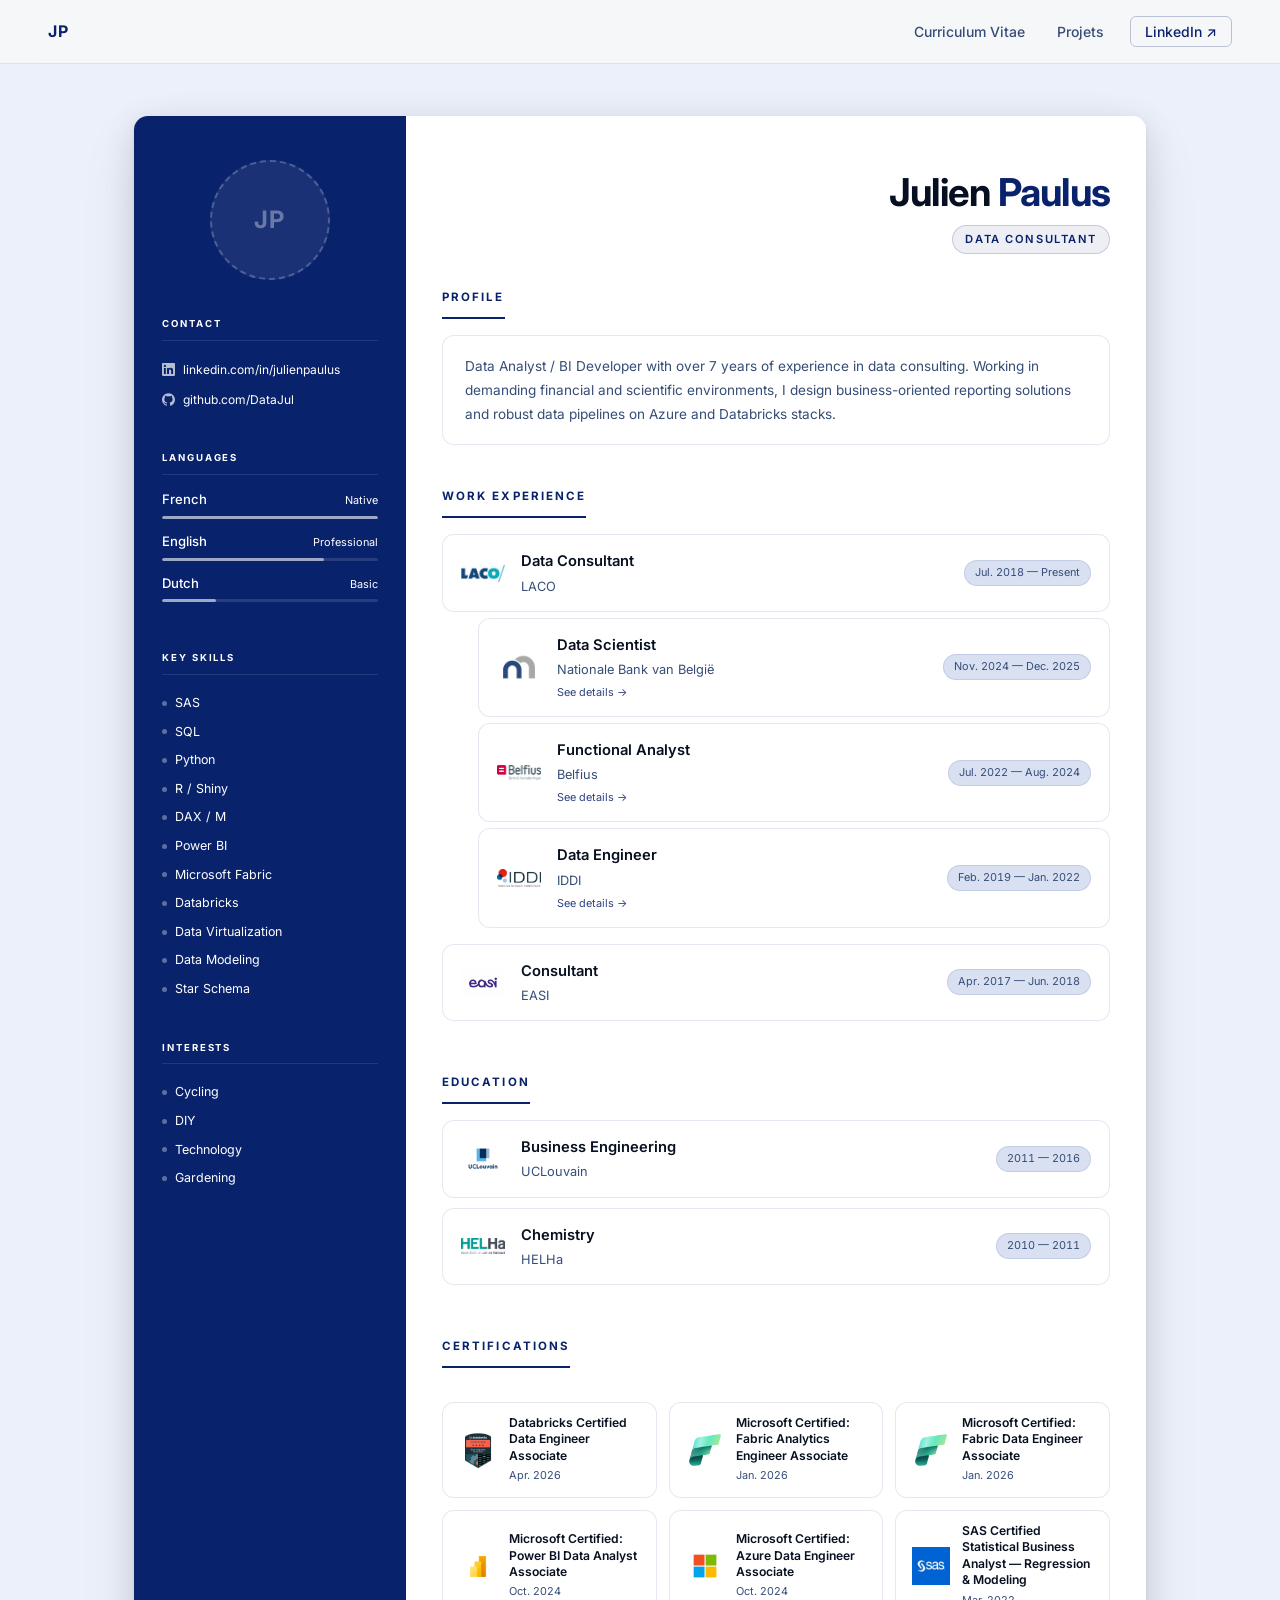
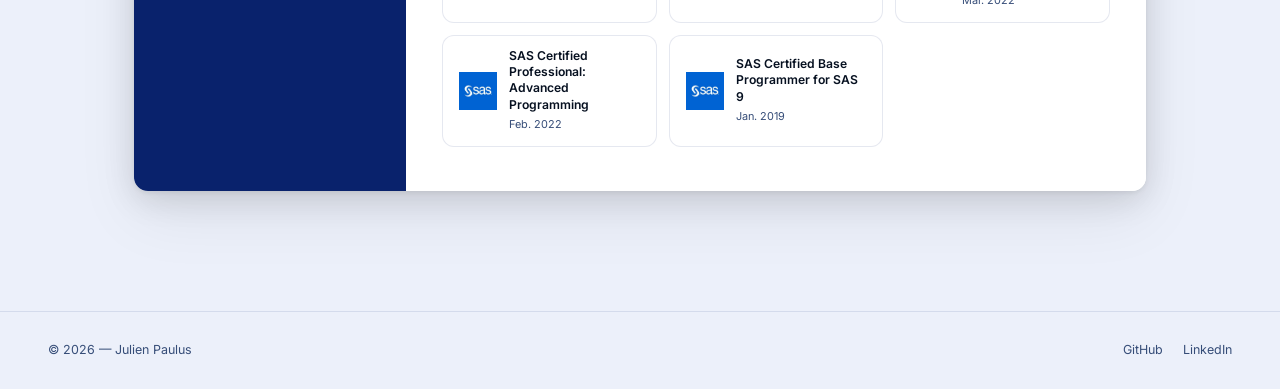
==== commit 909996b2: "Suppression Cookiebot et google analytics" ====
--- a/index.html
+++ b/index.html
@@ -1,18 +1,6 @@
 <!DOCTYPE html>
 <html lang="en">
 <head>
-    <!-- Cookiebot -->
-    <script id="Cookiebot" src="https://consent.cookiebot.com/uc.js" data-cbid="fc3342b7-d209-4207-a9ed-3d0e01278c71" type="text/javascript" async></script>
-
-    <!-- Google Analytics bloqué -->
-    <script type="text/plain" data-cookieconsent="statistics" src="https://www.googletagmanager.com/gtag/js?id=G-7YMBDK8VJB"></script>
-    <script type="text/plain" data-cookieconsent="statistics">
-        window.dataLayer = window.dataLayer || [];
-        function gtag(){dataLayer.push(arguments);}
-        gtag('js', new Date());
-        gtag('config', 'G-7YMBDK8VJB');
-    </script>
-
     <meta charset="UTF-8" />
     <meta name="viewport" content="width=device-width, initial-scale=1.0">
     <title>Julien Paulus — Data Consultant</title>
@@ -84,20 +72,17 @@
           <div class="cv-left-section">
             <div class="cv-left-label">Key Skills</div>
             <ul class="cv-bullet-list">
-              <li>Power BI</li>
-              <li>Microsoft Fabric</li>
-              <li>DAX / M</li>
-              <li>Azure Data Factory</li>
-              <li>Databricks</li>
+              <li>SAS</li>
               <li>SQL</li>
               <li>Python</li>
               <li>R / Shiny</li>
-              <li>SAS</li>
-              <li>TDV</li>
-              <li>CDISC / SDTM</li>
+              <li>DAX / M</li>
+              <li>Power BI</li>
+              <li>Microsoft Fabric</li>
+              <li>Databricks</li>
+              <li>Data Virtualization</li>
+              <li>Data Modeling</li>
               <li>Star Schema</li>
-              <li>ETL</li>
-              <li>Data Modeling</li>
             </ul>
           </div>
 
@@ -108,7 +93,7 @@
               <li>Cycling</li>
               <li>DIY</li>
               <li>Technology</li>
-              <li>Padel</li>
+              <li>Gardening</li>
             </ul>
           </div>
 
